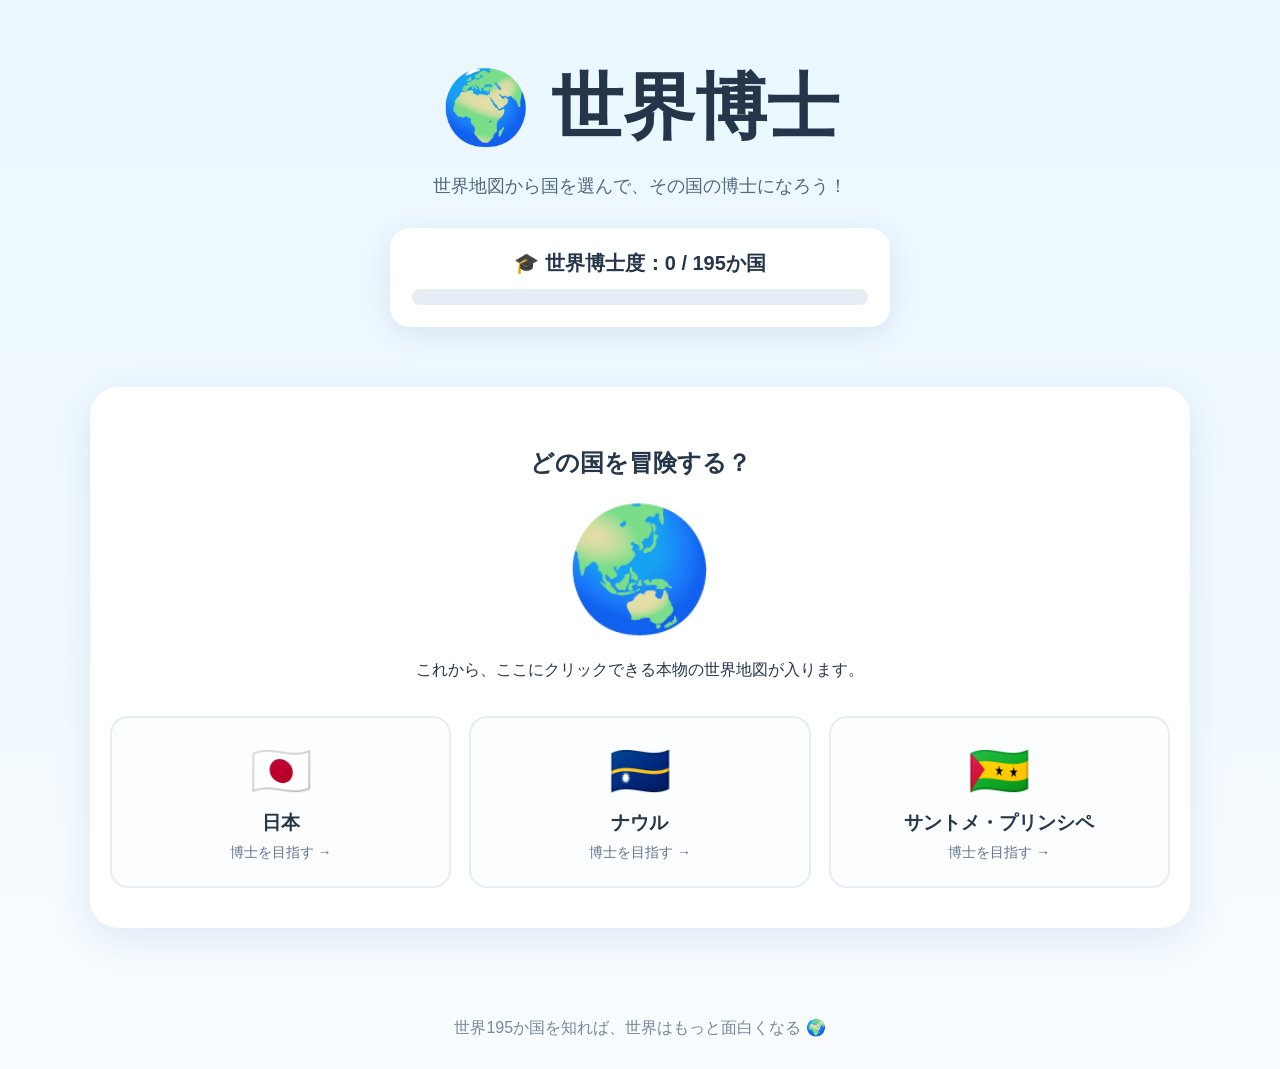
==== index.html @ f31eba35 "Add initial HTML structure for 世界博士" ====
<!DOCTYPE html>
<html lang="ja">
<head>
  <meta charset="UTF-8">
  <meta name="viewport" content="width=device-width, initial-scale=1.0">

  <title>世界博士 | 世界195か国を冒険しよう</title>

  <style>
    * {
      box-sizing: border-box;
    }

    body {
      margin: 0;
      font-family: "Hiragino Sans", "Yu Gothic", sans-serif;
      background: linear-gradient(180deg, #eaf7ff 0%, #f8fcff 100%);
      color: #25364a;
      min-height: 100vh;
    }

    header {
      text-align: center;
      padding: 60px 20px 30px;
    }

    h1 {
      margin: 0 0 12px;
      font-size: clamp(40px, 7vw, 72px);
    }

    .subtitle {
      font-size: 18px;
      color: #52677d;
    }

    .progress-card {
      width: min(500px, 90%);
      margin: 30px auto;
      padding: 22px;
      background: white;
      border-radius: 20px;
      box-shadow: 0 8px 30px rgba(43, 100, 150, 0.12);
    }

    .progress-text {
      font-size: 20px;
      font-weight: bold;
      margin-bottom: 12px;
    }

    .progress-bar {
      width: 100%;
      height: 16px;
      background: #e5edf5;
      border-radius: 999px;
      overflow: hidden;
    }

    .progress-fill {
      width: 0%;
      height: 100%;
      background: linear-gradient(90deg, #38bdf8, #2563eb);
    }

    main {
      width: min(1100px, 92%);
      margin: 0 auto;
      padding-bottom: 60px;
    }

    .map-area {
      background: white;
      min-height: 400px;
      border-radius: 28px;
      padding: 40px 20px;
      text-align: center;
      box-shadow: 0 10px 40px rgba(43, 100, 150, 0.12);
    }

    .earth {
      font-size: 120px;
      margin: 20px 0;
    }

    .countries {
      display: grid;
      grid-template-columns: repeat(auto-fit, minmax(230px, 1fr));
      gap: 18px;
      margin-top: 35px;
    }

    .country-card {
      padding: 24px;
      border: 2px solid #e5edf5;
      border-radius: 18px;
      background: #fbfdff;
      cursor: pointer;
      transition: 0.2s;
    }

    .country-card:hover {
      transform: translateY(-5px);
      border-color: #38bdf8;
      box-shadow: 0 10px 25px rgba(43, 100, 150, 0.12);
    }

    .flag {
      font-size: 50px;
    }

    .country-name {
      margin-top: 10px;
      font-size: 19px;
      font-weight: bold;
    }

    .status {
      margin-top: 8px;
      color: #64748b;
      font-size: 14px;
    }

    footer {
      text-align: center;
      padding: 30px;
      color: #789;
    }
  </style>
</head>

<body>

  <header>
    <h1>🌍 世界博士</h1>
    <p class="subtitle">
      世界地図から国を選んで、その国の博士になろう！
    </p>

    <div class="progress-card">
      <div class="progress-text">
        🎓 世界博士度：0 / 195か国
      </div>

      <div class="progress-bar">
        <div class="progress-fill"></div>
      </div>
    </div>
  </header>

  <main>
    <section class="map-area">

      <h2>どの国を冒険する？</h2>

      <div class="earth">🌏</div>

      <p>
        これから、ここにクリックできる本物の世界地図が入ります。
      </p>

      <div class="countries">

        <div class="country-card" onclick="selectCountry('日本')">
          <div class="flag">🇯🇵</div>
          <div class="country-name">日本</div>
          <div class="status">博士を目指す →</div>
        </div>

        <div class="country-card" onclick="selectCountry('ナウル')">
          <div class="flag">🇳🇷</div>
          <div class="country-name">ナウル</div>
          <div class="status">博士を目指す →</div>
        </div>

        <div class="country-card" onclick="selectCountry('サントメ・プリンシペ')">
          <div class="flag">🇸🇹</div>
          <div class="country-name">サントメ・プリンシペ</div>
          <div class="status">博士を目指す →</div>
        </div>

      </div>
    </section>
  </main>

  <footer>
    世界195か国を知れば、世界はもっと面白くなる 🌍
  </footer>

  <script>
    function selectCountry(country) {
      alert(country + "博士への冒険が始まります！ 🎓");
    }
  </script>

</body>
</html>
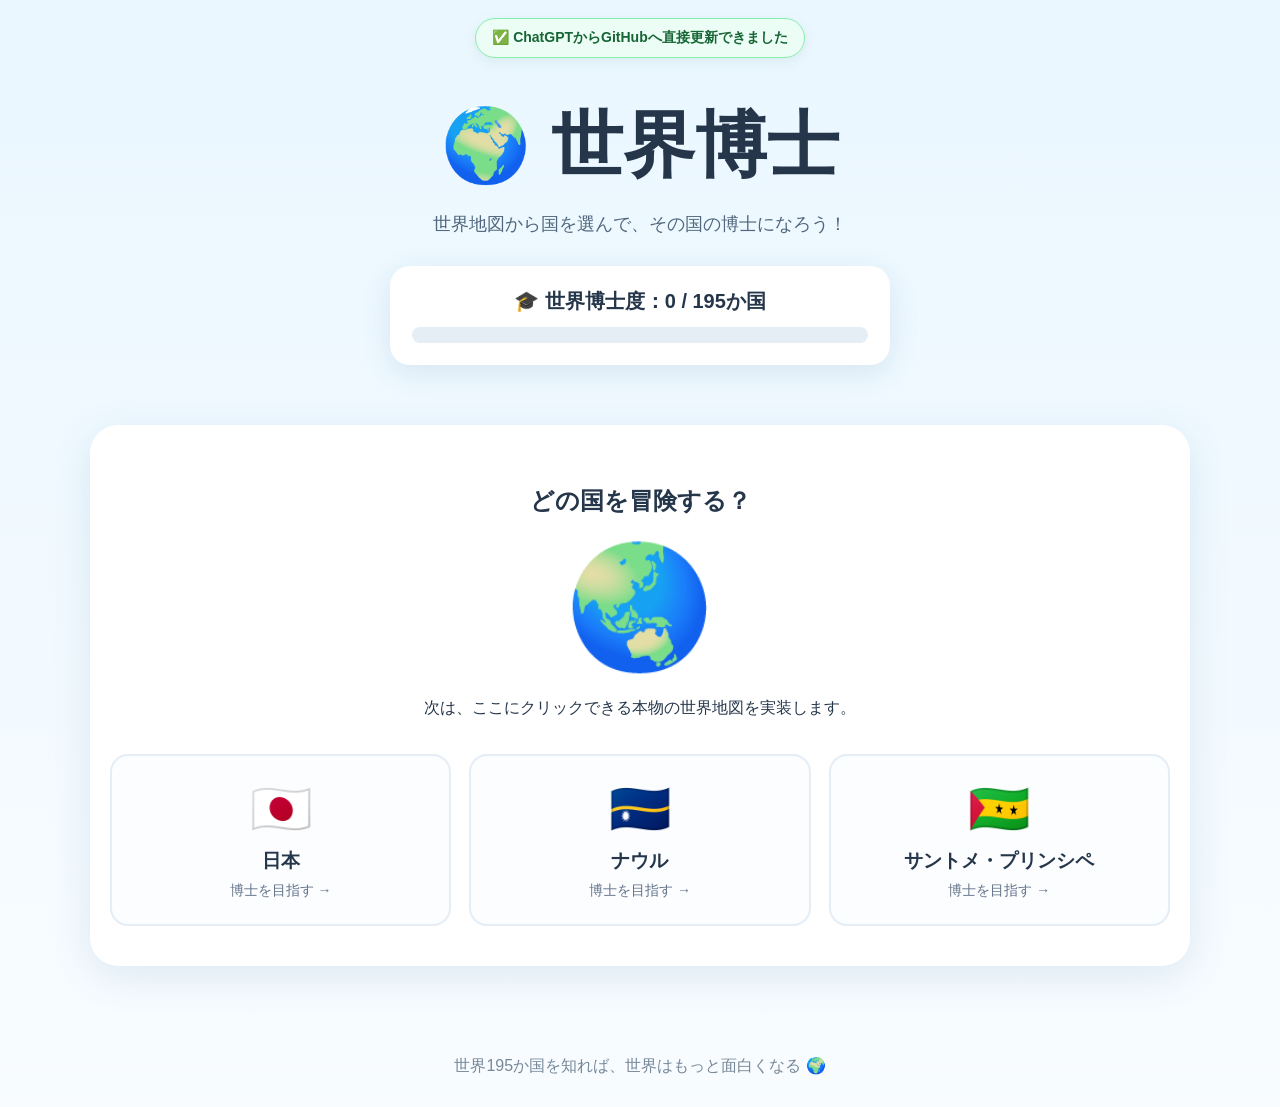
==== commit e6ae6551: "Verify direct GitHub integration from ChatGPT" ====
--- a/index.html
+++ b/index.html
@@ -19,9 +19,22 @@
       min-height: 100vh;
     }
 
+    .connection-badge {
+      width: fit-content;
+      margin: 18px auto 0;
+      padding: 10px 16px;
+      background: #ecfdf5;
+      border: 1px solid #86efac;
+      border-radius: 999px;
+      color: #166534;
+      font-size: 14px;
+      font-weight: bold;
+      box-shadow: 0 4px 14px rgba(22, 101, 52, 0.08);
+    }
+
     header {
       text-align: center;
-      padding: 60px 20px 30px;
+      padding: 40px 20px 30px;
     }
 
     h1 {
@@ -130,6 +143,7 @@
 </head>
 
 <body>
+  <div class="connection-badge">✅ ChatGPTからGitHubへ直接更新できました</div>
 
   <header>
     <h1>🌍 世界博士</h1>
@@ -156,7 +170,7 @@
       <div class="earth">🌏</div>
 
       <p>
-        これから、ここにクリックできる本物の世界地図が入ります。
+        次は、ここにクリックできる本物の世界地図を実装します。
       </p>
 
       <div class="countries">
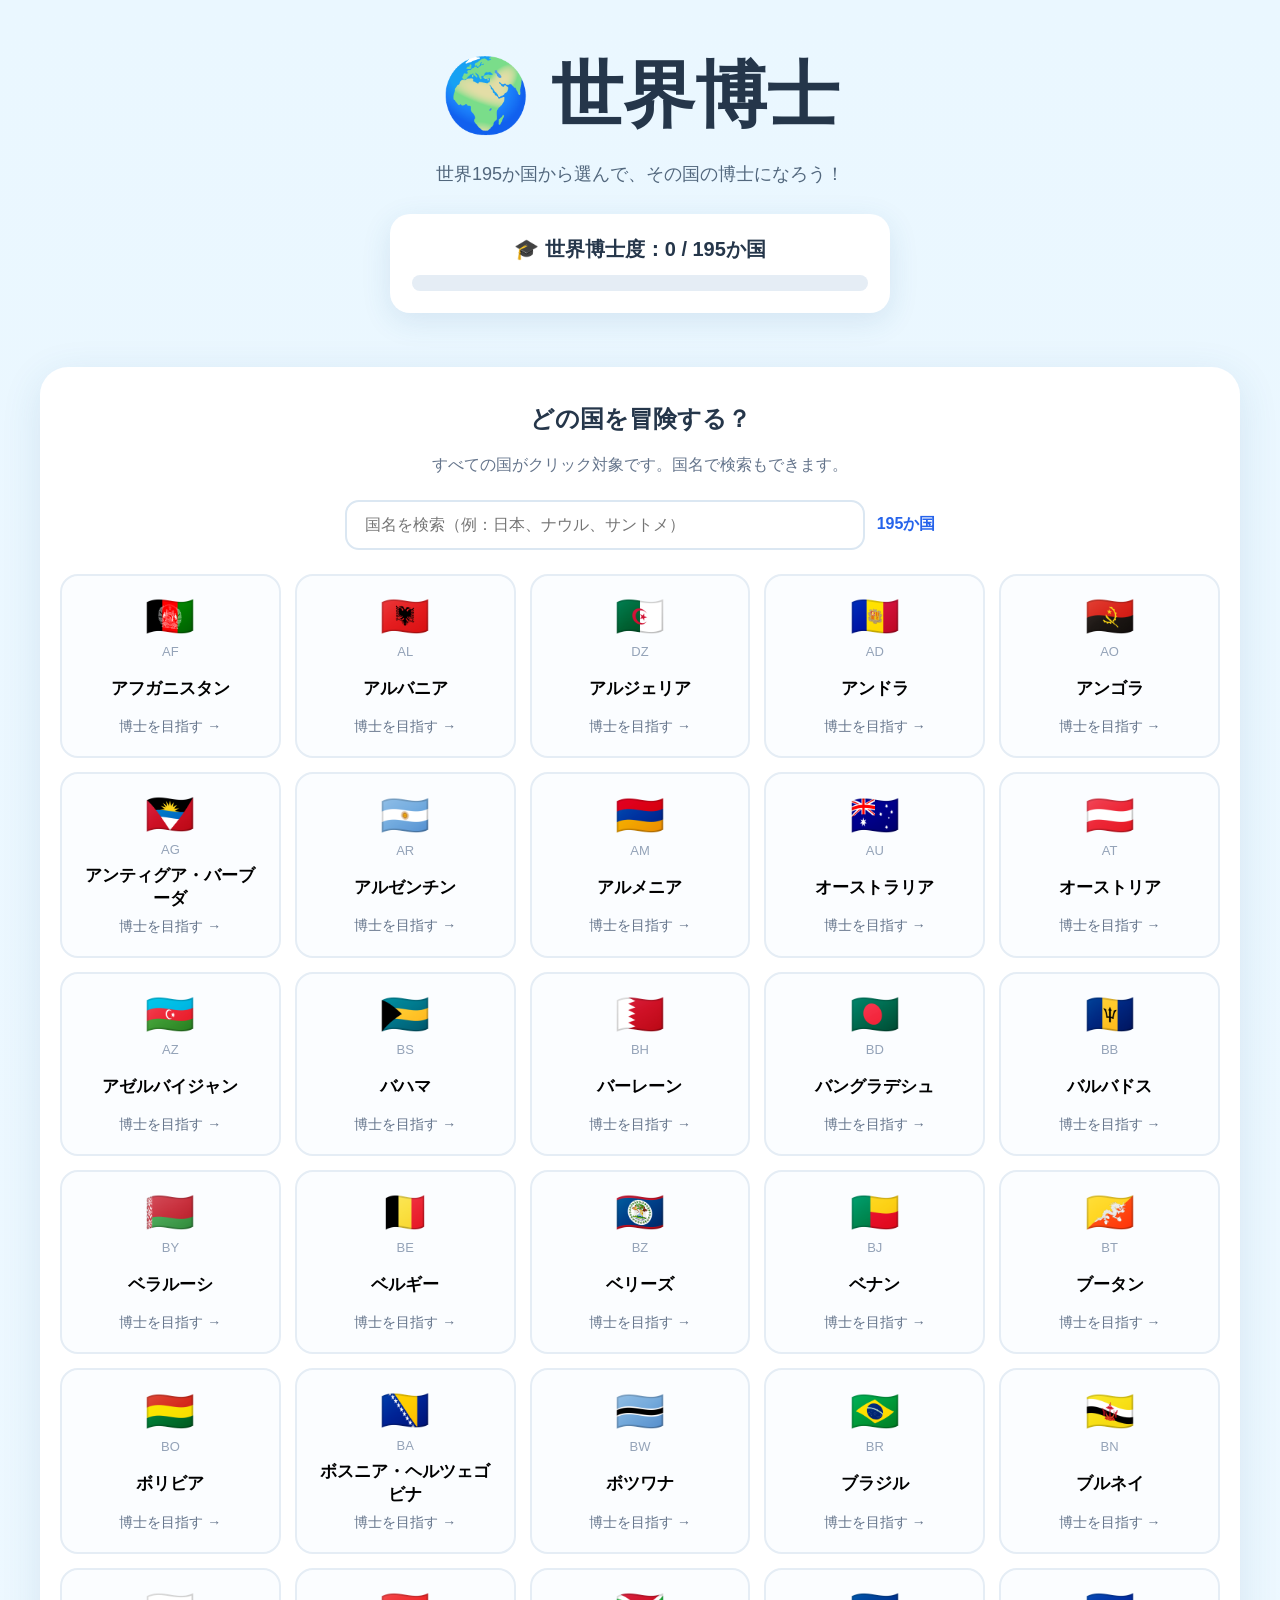
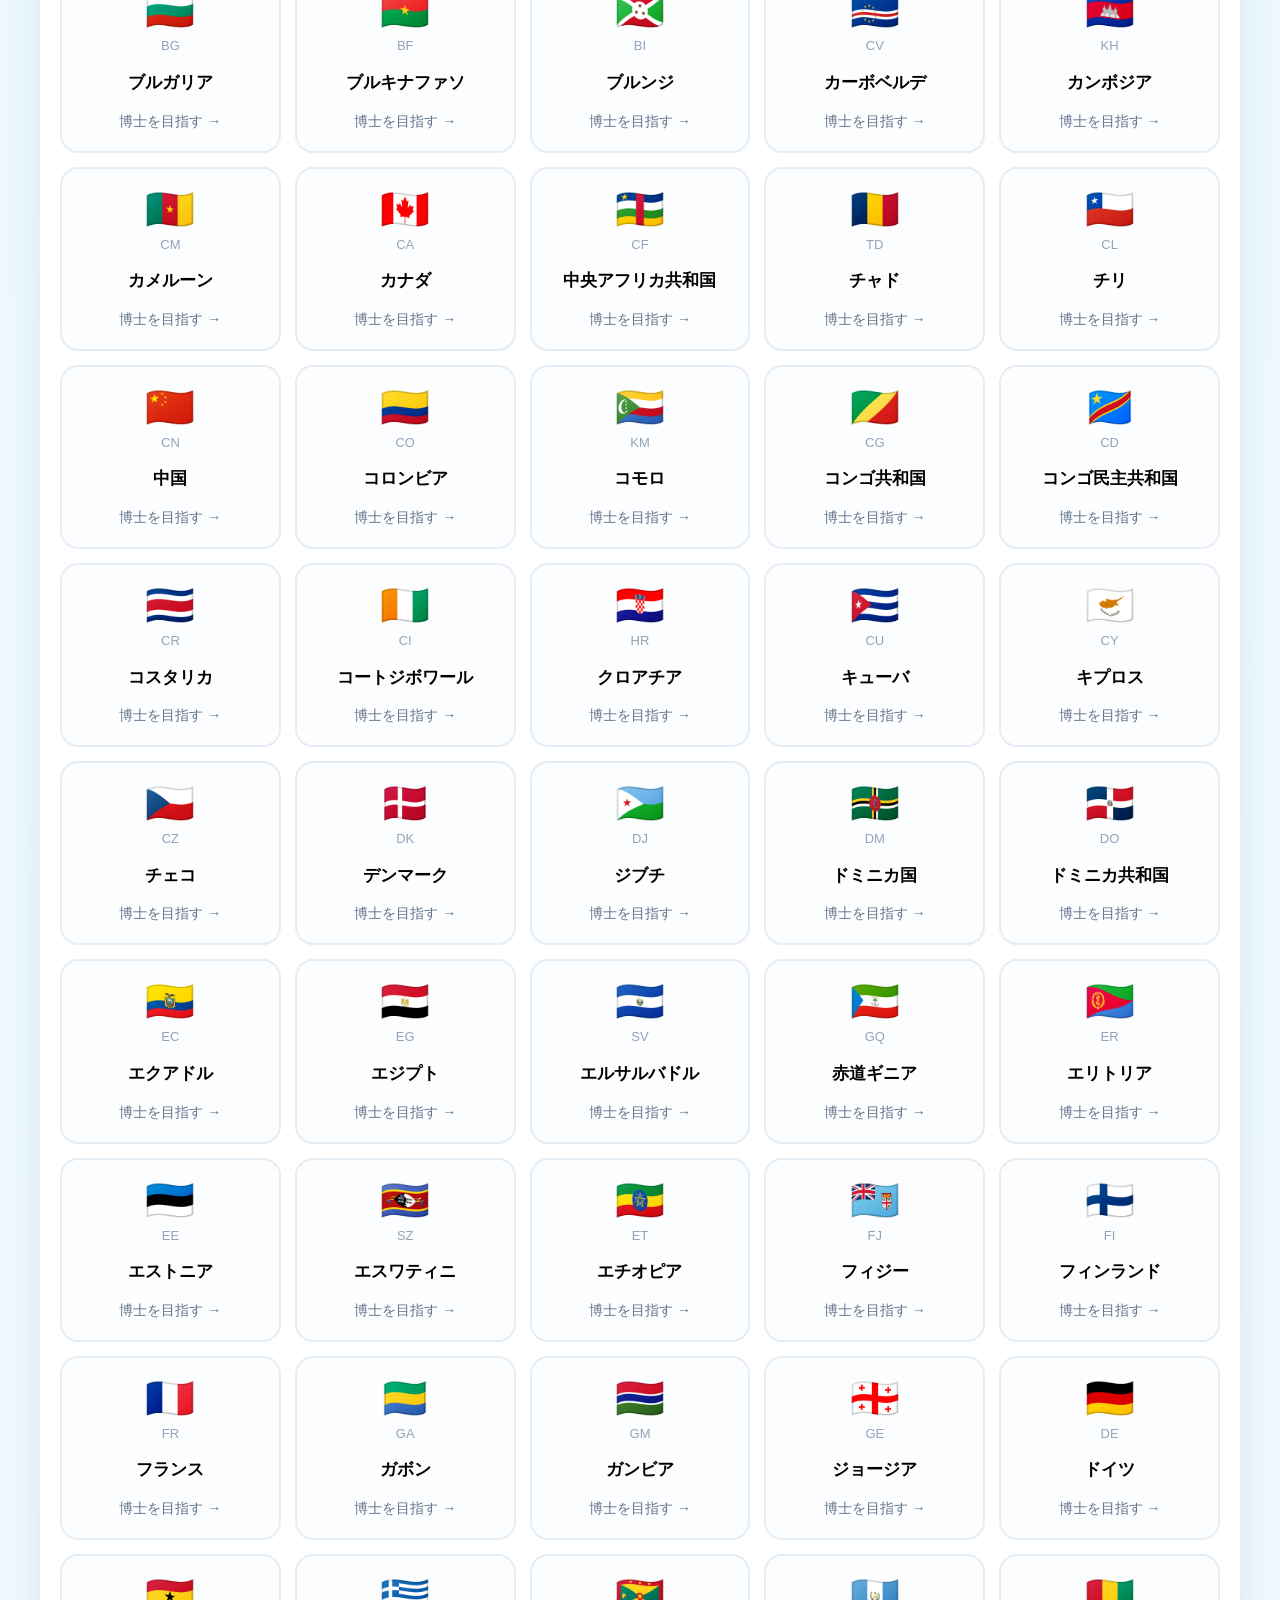
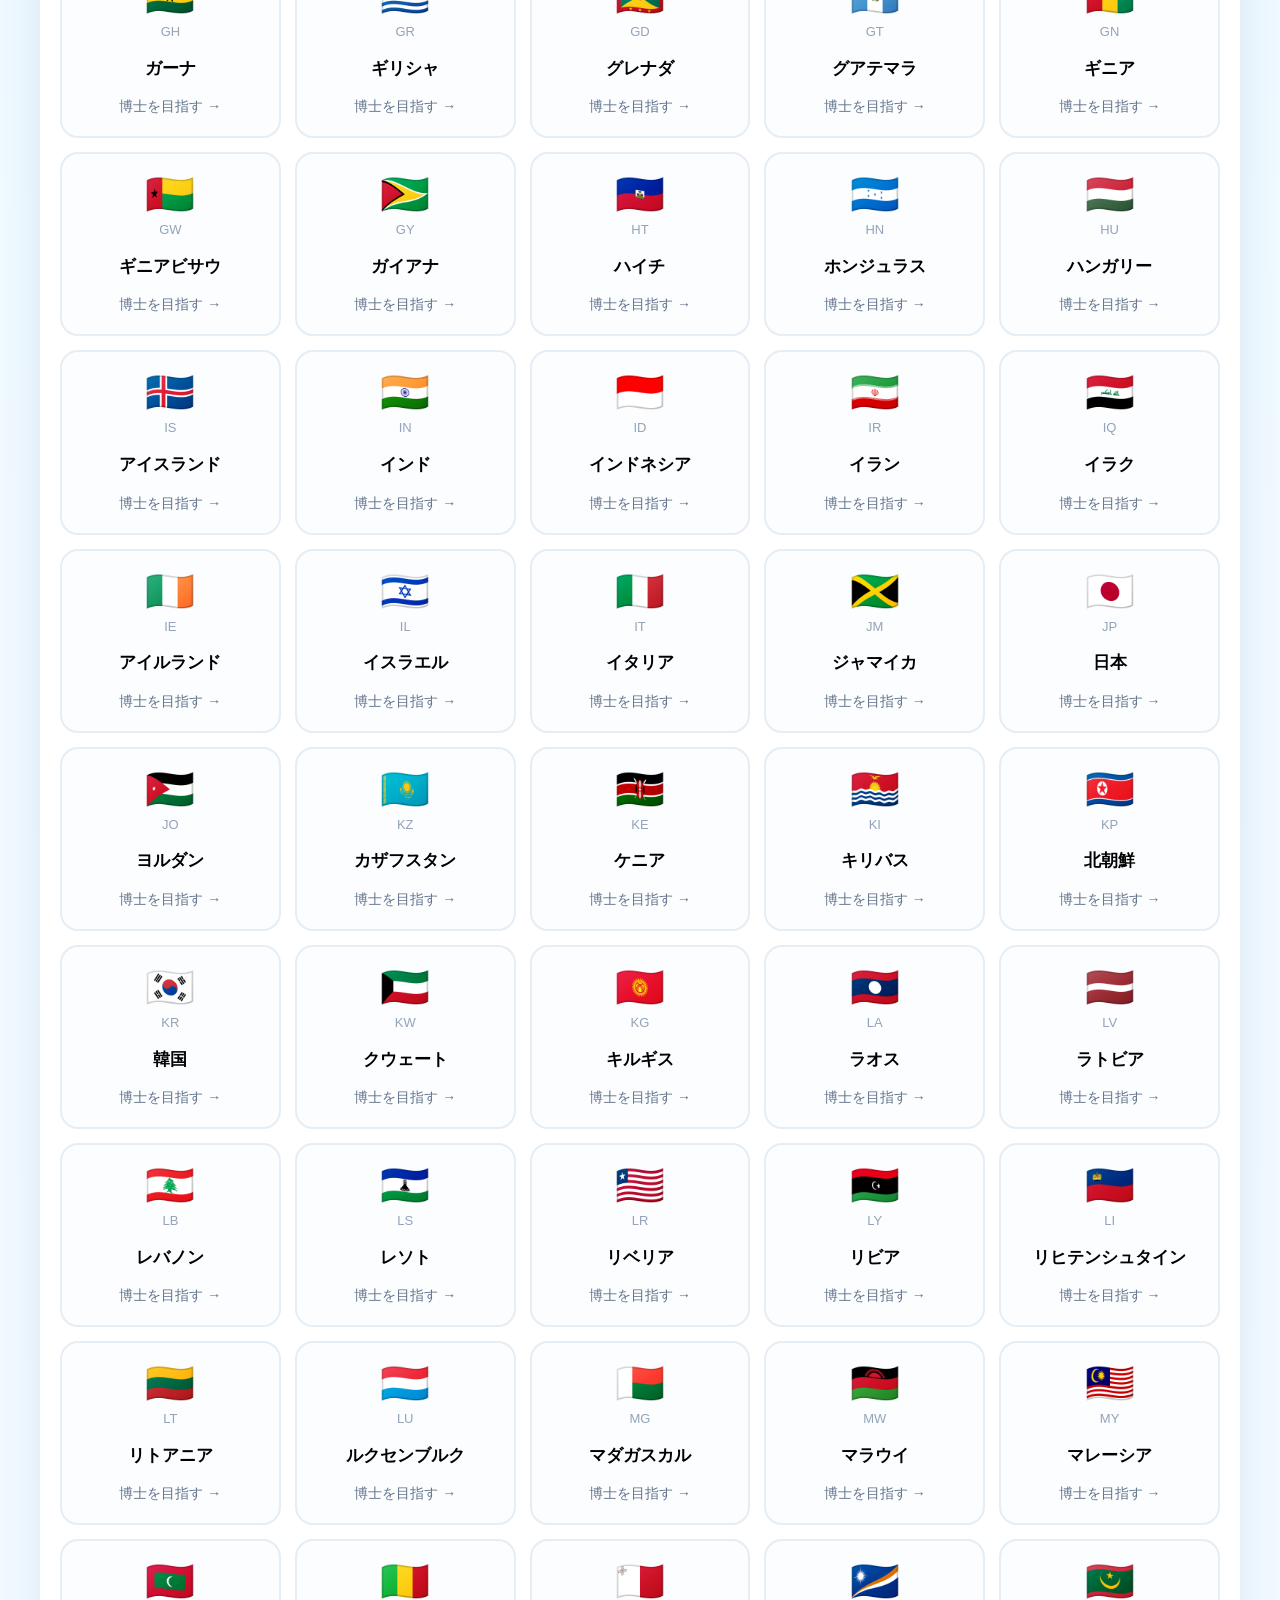
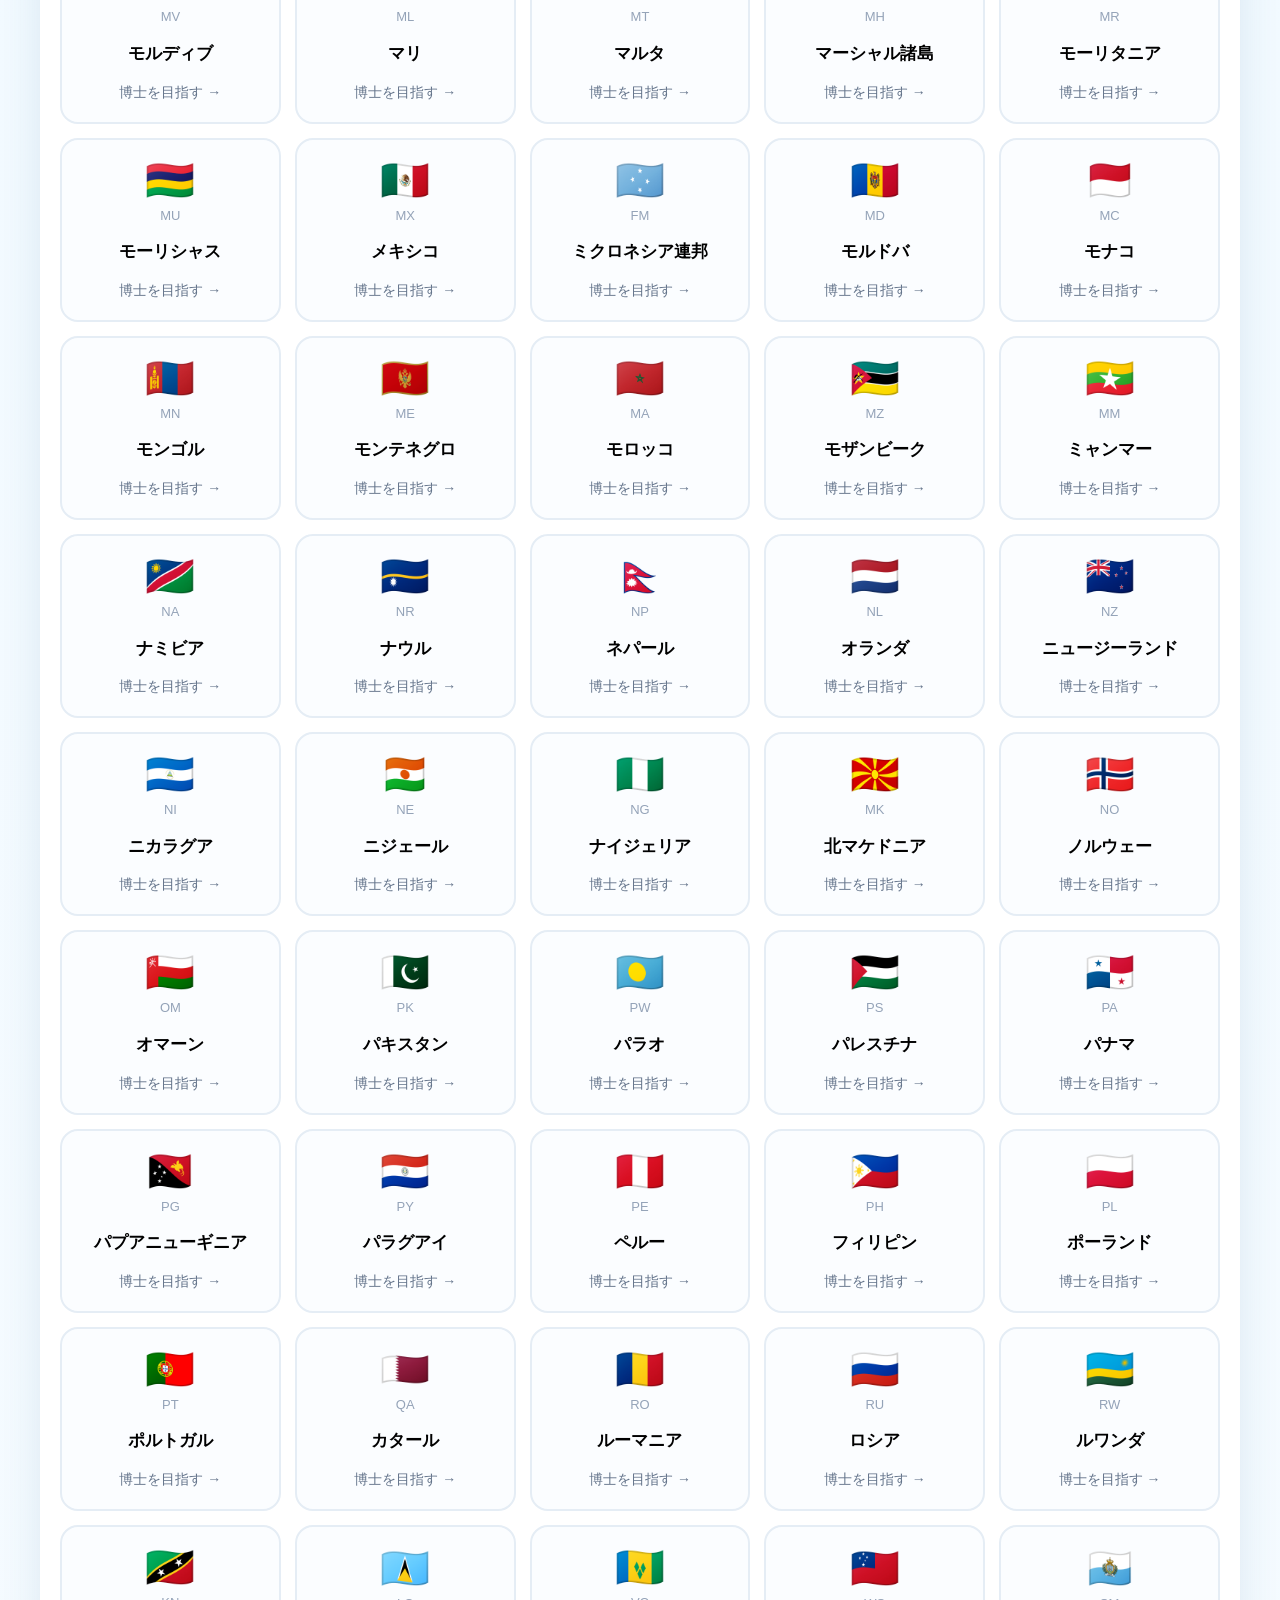
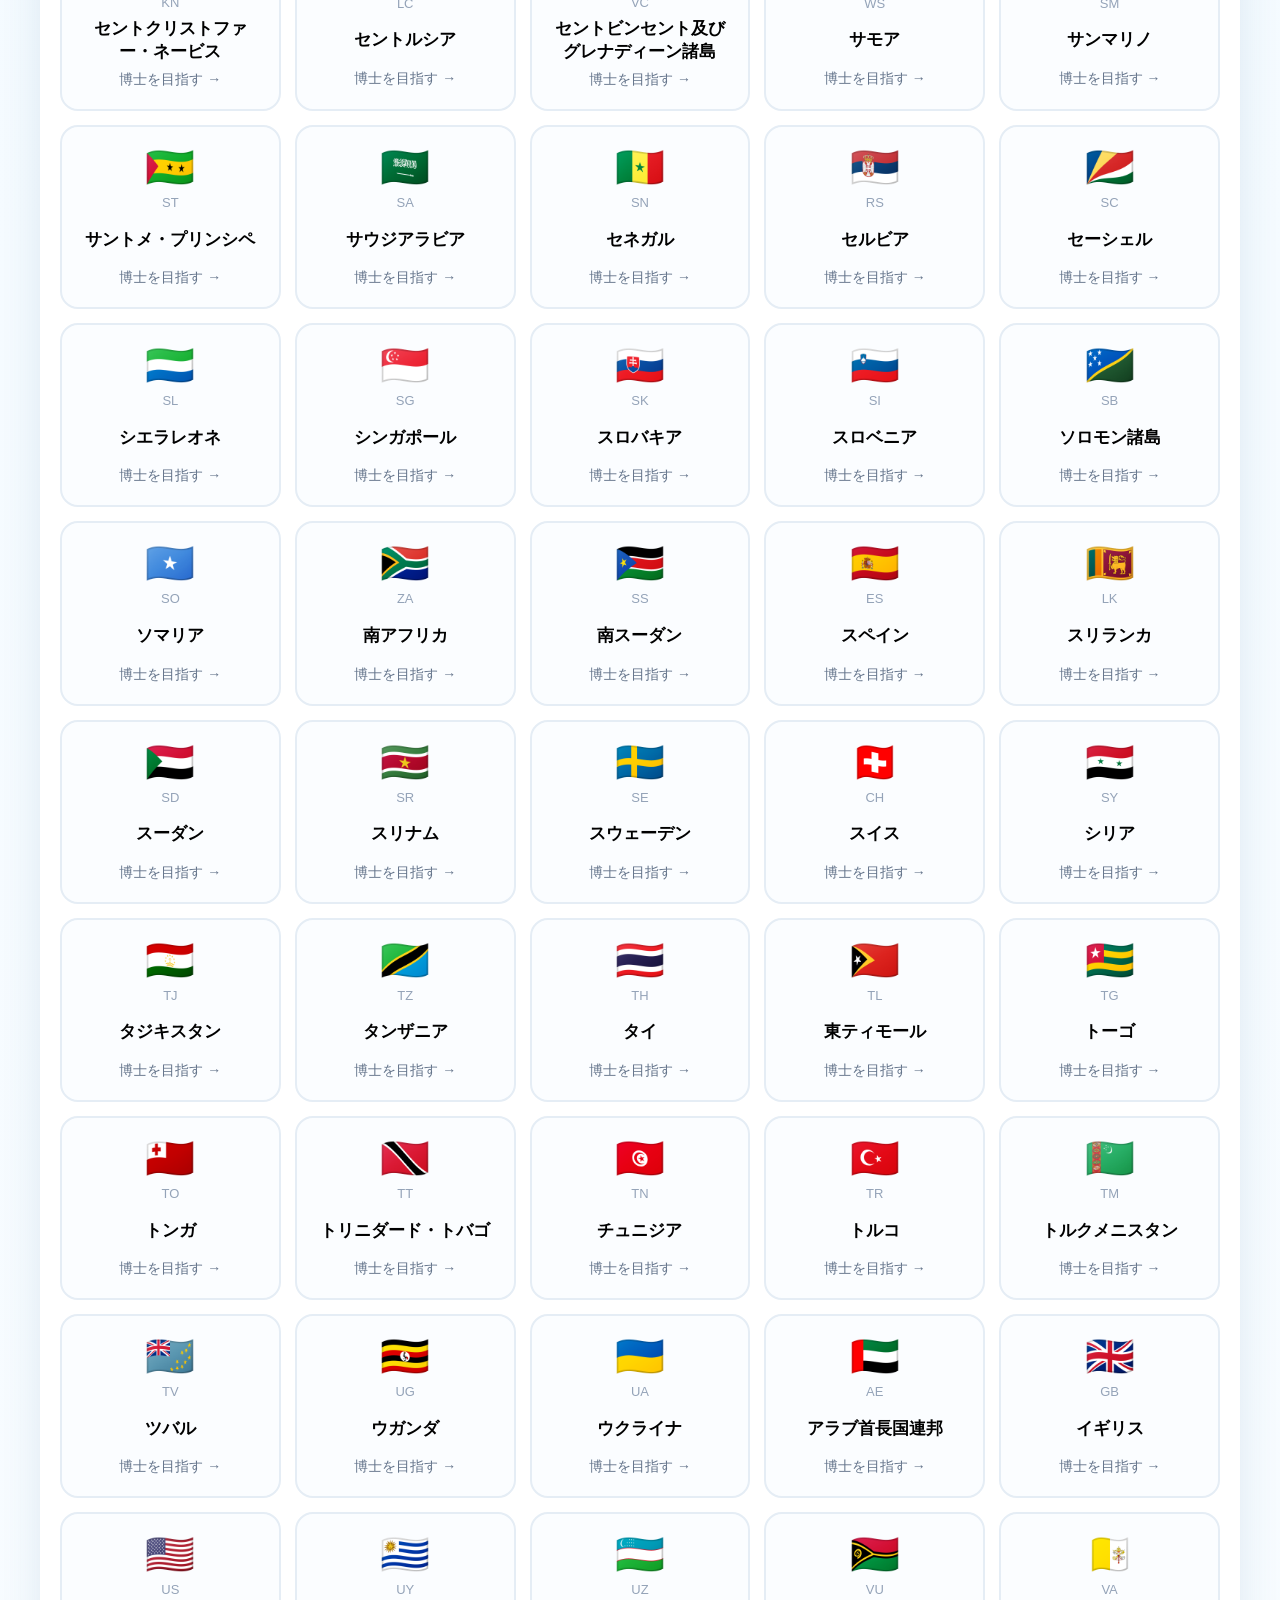
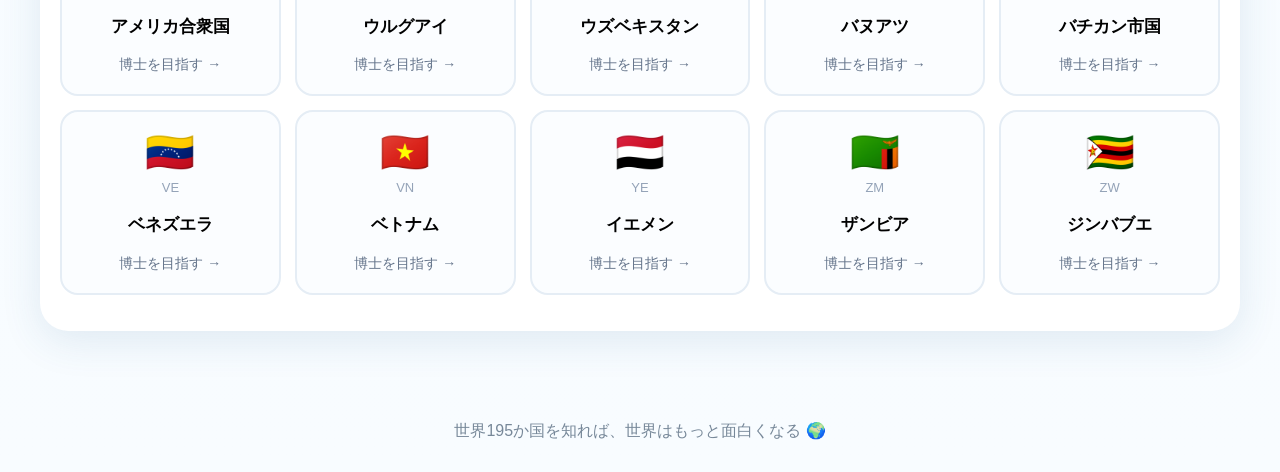
==== commit bc3411a3: "Render all 195 countries as clickable doctor courses" ====
--- a/index.html
+++ b/index.html
@@ -3,209 +3,58 @@
 <head>
   <meta charset="UTF-8">
   <meta name="viewport" content="width=device-width, initial-scale=1.0">
-
   <title>世界博士 | 世界195か国を冒険しよう</title>
-
   <style>
-    * {
-      box-sizing: border-box;
-    }
-
-    body {
-      margin: 0;
-      font-family: "Hiragino Sans", "Yu Gothic", sans-serif;
-      background: linear-gradient(180deg, #eaf7ff 0%, #f8fcff 100%);
-      color: #25364a;
-      min-height: 100vh;
-    }
-
-    .connection-badge {
-      width: fit-content;
-      margin: 18px auto 0;
-      padding: 10px 16px;
-      background: #ecfdf5;
-      border: 1px solid #86efac;
-      border-radius: 999px;
-      color: #166534;
-      font-size: 14px;
-      font-weight: bold;
-      box-shadow: 0 4px 14px rgba(22, 101, 52, 0.08);
-    }
-
-    header {
-      text-align: center;
-      padding: 40px 20px 30px;
-    }
-
-    h1 {
-      margin: 0 0 12px;
-      font-size: clamp(40px, 7vw, 72px);
-    }
-
-    .subtitle {
-      font-size: 18px;
-      color: #52677d;
-    }
-
-    .progress-card {
-      width: min(500px, 90%);
-      margin: 30px auto;
-      padding: 22px;
-      background: white;
-      border-radius: 20px;
-      box-shadow: 0 8px 30px rgba(43, 100, 150, 0.12);
-    }
-
-    .progress-text {
-      font-size: 20px;
-      font-weight: bold;
-      margin-bottom: 12px;
-    }
-
-    .progress-bar {
-      width: 100%;
-      height: 16px;
-      background: #e5edf5;
-      border-radius: 999px;
-      overflow: hidden;
-    }
-
-    .progress-fill {
-      width: 0%;
-      height: 100%;
-      background: linear-gradient(90deg, #38bdf8, #2563eb);
-    }
-
-    main {
-      width: min(1100px, 92%);
-      margin: 0 auto;
-      padding-bottom: 60px;
-    }
-
-    .map-area {
-      background: white;
-      min-height: 400px;
-      border-radius: 28px;
-      padding: 40px 20px;
-      text-align: center;
-      box-shadow: 0 10px 40px rgba(43, 100, 150, 0.12);
-    }
-
-    .earth {
-      font-size: 120px;
-      margin: 20px 0;
-    }
-
-    .countries {
-      display: grid;
-      grid-template-columns: repeat(auto-fit, minmax(230px, 1fr));
-      gap: 18px;
-      margin-top: 35px;
-    }
-
-    .country-card {
-      padding: 24px;
-      border: 2px solid #e5edf5;
-      border-radius: 18px;
-      background: #fbfdff;
-      cursor: pointer;
-      transition: 0.2s;
-    }
-
-    .country-card:hover {
-      transform: translateY(-5px);
-      border-color: #38bdf8;
-      box-shadow: 0 10px 25px rgba(43, 100, 150, 0.12);
-    }
-
-    .flag {
-      font-size: 50px;
-    }
-
-    .country-name {
-      margin-top: 10px;
-      font-size: 19px;
-      font-weight: bold;
-    }
-
-    .status {
-      margin-top: 8px;
-      color: #64748b;
-      font-size: 14px;
-    }
-
-    footer {
-      text-align: center;
-      padding: 30px;
-      color: #789;
-    }
+    *{box-sizing:border-box}body{margin:0;font-family:"Hiragino Sans","Yu Gothic",sans-serif;background:linear-gradient(180deg,#eaf7ff,#f8fcff);color:#25364a;min-height:100vh}header{text-align:center;padding:48px 20px 26px}h1{margin:0 0 12px;font-size:clamp(40px,7vw,72px)}.subtitle{font-size:18px;color:#52677d}.progress-card{width:min(500px,90%);margin:28px auto;padding:22px;background:#fff;border-radius:20px;box-shadow:0 8px 30px rgba(43,100,150,.12)}.progress-text{font-size:20px;font-weight:bold;margin-bottom:12px}.progress-bar{height:16px;background:#e5edf5;border-radius:999px;overflow:hidden}.progress-fill{width:0;height:100%;background:linear-gradient(90deg,#38bdf8,#2563eb)}main{width:min(1200px,94%);margin:auto;padding-bottom:60px}.map-area{background:#fff;border-radius:28px;padding:36px 20px;box-shadow:0 10px 40px rgba(43,100,150,.12)}.map-area h2{text-align:center;margin-top:0}.lead{text-align:center;color:#64748b}.toolbar{display:flex;gap:12px;align-items:center;justify-content:center;flex-wrap:wrap;margin:24px auto}.search{width:min(520px,100%);padding:14px 18px;border:2px solid #dbe7f2;border-radius:14px;font-size:16px;outline:none}.search:focus{border-color:#38bdf8}.count{font-weight:bold;color:#2563eb}.countries{display:grid;grid-template-columns:repeat(auto-fit,minmax(190px,1fr));gap:14px}.country-card{padding:20px 16px;border:2px solid #e5edf5;border-radius:18px;background:#fbfdff;cursor:pointer;transition:.2s;text-align:center}.country-card:hover,.country-card:focus{transform:translateY(-4px);border-color:#38bdf8;box-shadow:0 10px 25px rgba(43,100,150,.12);outline:none}.flag{font-size:40px;line-height:1}.code{font-size:13px;color:#94a3b8;margin-top:8px}.country-name{margin-top:7px;font-size:17px;font-weight:bold;min-height:2.6em;display:grid;place-items:center}.status{margin-top:8px;color:#64748b;font-size:14px}.empty{text-align:center;color:#64748b;padding:40px;grid-column:1/-1}.modal{position:fixed;inset:0;background:rgba(15,23,42,.55);display:none;align-items:center;justify-content:center;padding:20px}.modal.open{display:flex}.modal-card{width:min(430px,100%);background:#fff;border-radius:24px;padding:30px;text-align:center;box-shadow:0 20px 60px rgba(0,0,0,.25)}.modal-flag{font-size:64px}.modal h3{font-size:26px;margin:12px 0}.modal p{color:#64748b;line-height:1.8}.close{border:0;border-radius:12px;background:#2563eb;color:#fff;padding:12px 22px;font-size:16px;cursor:pointer}footer{text-align:center;padding:30px;color:#789}@media(max-width:560px){header{padding-top:34px}.map-area{padding:28px 14px}.countries{grid-template-columns:repeat(2,minmax(0,1fr))}.country-card{padding:16px 10px}.country-name{font-size:15px}}
   </style>
 </head>
-
 <body>
-  <div class="connection-badge">✅ ChatGPTからGitHubへ直接更新できました</div>
-
   <header>
     <h1>🌍 世界博士</h1>
-    <p class="subtitle">
-      世界地図から国を選んで、その国の博士になろう！
-    </p>
-
+    <p class="subtitle">世界195か国から選んで、その国の博士になろう！</p>
     <div class="progress-card">
-      <div class="progress-text">
-        🎓 世界博士度：0 / 195か国
-      </div>
-
-      <div class="progress-bar">
-        <div class="progress-fill"></div>
-      </div>
+      <div class="progress-text">🎓 世界博士度：0 / 195か国</div>
+      <div class="progress-bar"><div class="progress-fill"></div></div>
     </div>
   </header>
-
   <main>
     <section class="map-area">
-
       <h2>どの国を冒険する？</h2>
-
-      <div class="earth">🌏</div>
-
-      <p>
-        次は、ここにクリックできる本物の世界地図を実装します。
-      </p>
-
-      <div class="countries">
-
-        <div class="country-card" onclick="selectCountry('日本')">
-          <div class="flag">🇯🇵</div>
-          <div class="country-name">日本</div>
-          <div class="status">博士を目指す →</div>
-        </div>
-
-        <div class="country-card" onclick="selectCountry('ナウル')">
-          <div class="flag">🇳🇷</div>
-          <div class="country-name">ナウル</div>
-          <div class="status">博士を目指す →</div>
-        </div>
-
-        <div class="country-card" onclick="selectCountry('サントメ・プリンシペ')">
-          <div class="flag">🇸🇹</div>
-          <div class="country-name">サントメ・プリンシペ</div>
-          <div class="status">博士を目指す →</div>
-        </div>
-
+      <p class="lead">すべての国がクリック対象です。国名で検索もできます。</p>
+      <div class="toolbar">
+        <input id="search" class="search" type="search" placeholder="国名を検索（例：日本、ナウル、サントメ）" aria-label="国名を検索">
+        <span id="count" class="count">195か国</span>
       </div>
+      <div id="countries" class="countries"></div>
     </section>
   </main>
-
-  <footer>
-    世界195か国を知れば、世界はもっと面白くなる 🌍
-  </footer>
-
+  <footer>世界195か国を知れば、世界はもっと面白くなる 🌍</footer>
+  <div id="modal" class="modal" role="dialog" aria-modal="true" aria-labelledby="modal-title">
+    <div class="modal-card">
+      <div id="modal-flag" class="modal-flag"></div>
+      <h3 id="modal-title"></h3>
+      <p>博士コースへの入口です。次の実装で、地理・歴史・文化・暮らし・クイズを追加します。</p>
+      <button class="close" type="button" onclick="closeModal()">閉じる</button>
+    </div>
+  </div>
+  <script src="countries.js"></script>
   <script>
-    function selectCountry(country) {
-      alert(country + "博士への冒険が始まります！ 🎓");
+    const list=document.getElementById('countries');
+    const search=document.getElementById('search');
+    const count=document.getElementById('count');
+    const flagEmoji=code=>[...code].map(c=>String.fromCodePoint(127397+c.charCodeAt())).join('');
+    function render(query=''){
+      const q=query.trim().toLowerCase();
+      const filtered=COUNTRIES.filter(([code,name])=>name.toLowerCase().includes(q)||code.toLowerCase().includes(q));
+      count.textContent=`${filtered.length}か国`;
+      list.innerHTML=filtered.length?filtered.map(([code,name])=>`<button class="country-card" type="button" onclick="openCourse('${code}','${name.replaceAll("'","\\'")}')"><div class="flag">${flagEmoji(code)}</div><div class="code">${code}</div><div class="country-name">${name}</div><div class="status">博士を目指す →</div></button>`).join(''):'<div class="empty">該当する国が見つかりませんでした。</div>';
     }
+    function openCourse(code,name){document.getElementById('modal-flag').textContent=flagEmoji(code);document.getElementById('modal-title').textContent=`${name}博士コース`;document.getElementById('modal').classList.add('open')}
+    function closeModal(){document.getElementById('modal').classList.remove('open')}
+    search.addEventListener('input',e=>render(e.target.value));
+    document.getElementById('modal').addEventListener('click',e=>{if(e.target.id==='modal')closeModal()});
+    document.addEventListener('keydown',e=>{if(e.key==='Escape')closeModal()});
+    render();
   </script>
-
 </body>
-</html>
+</html>
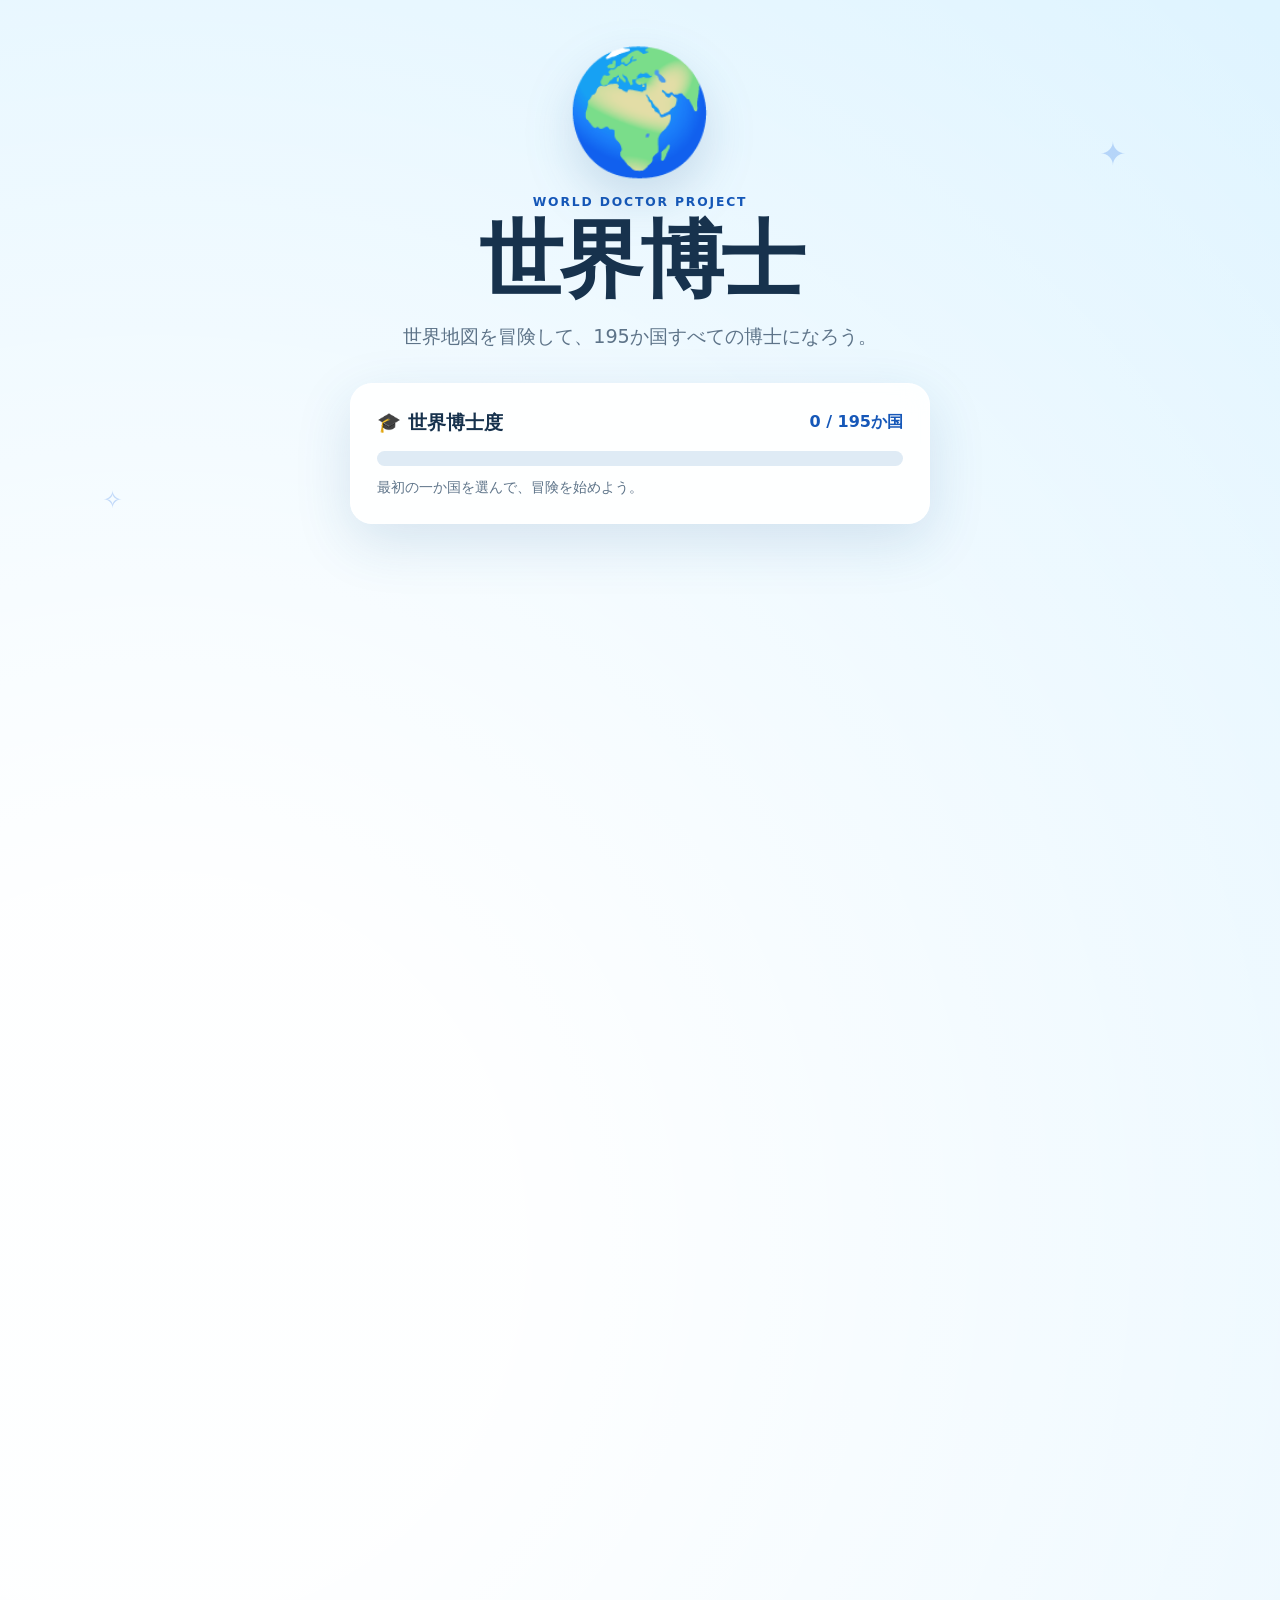
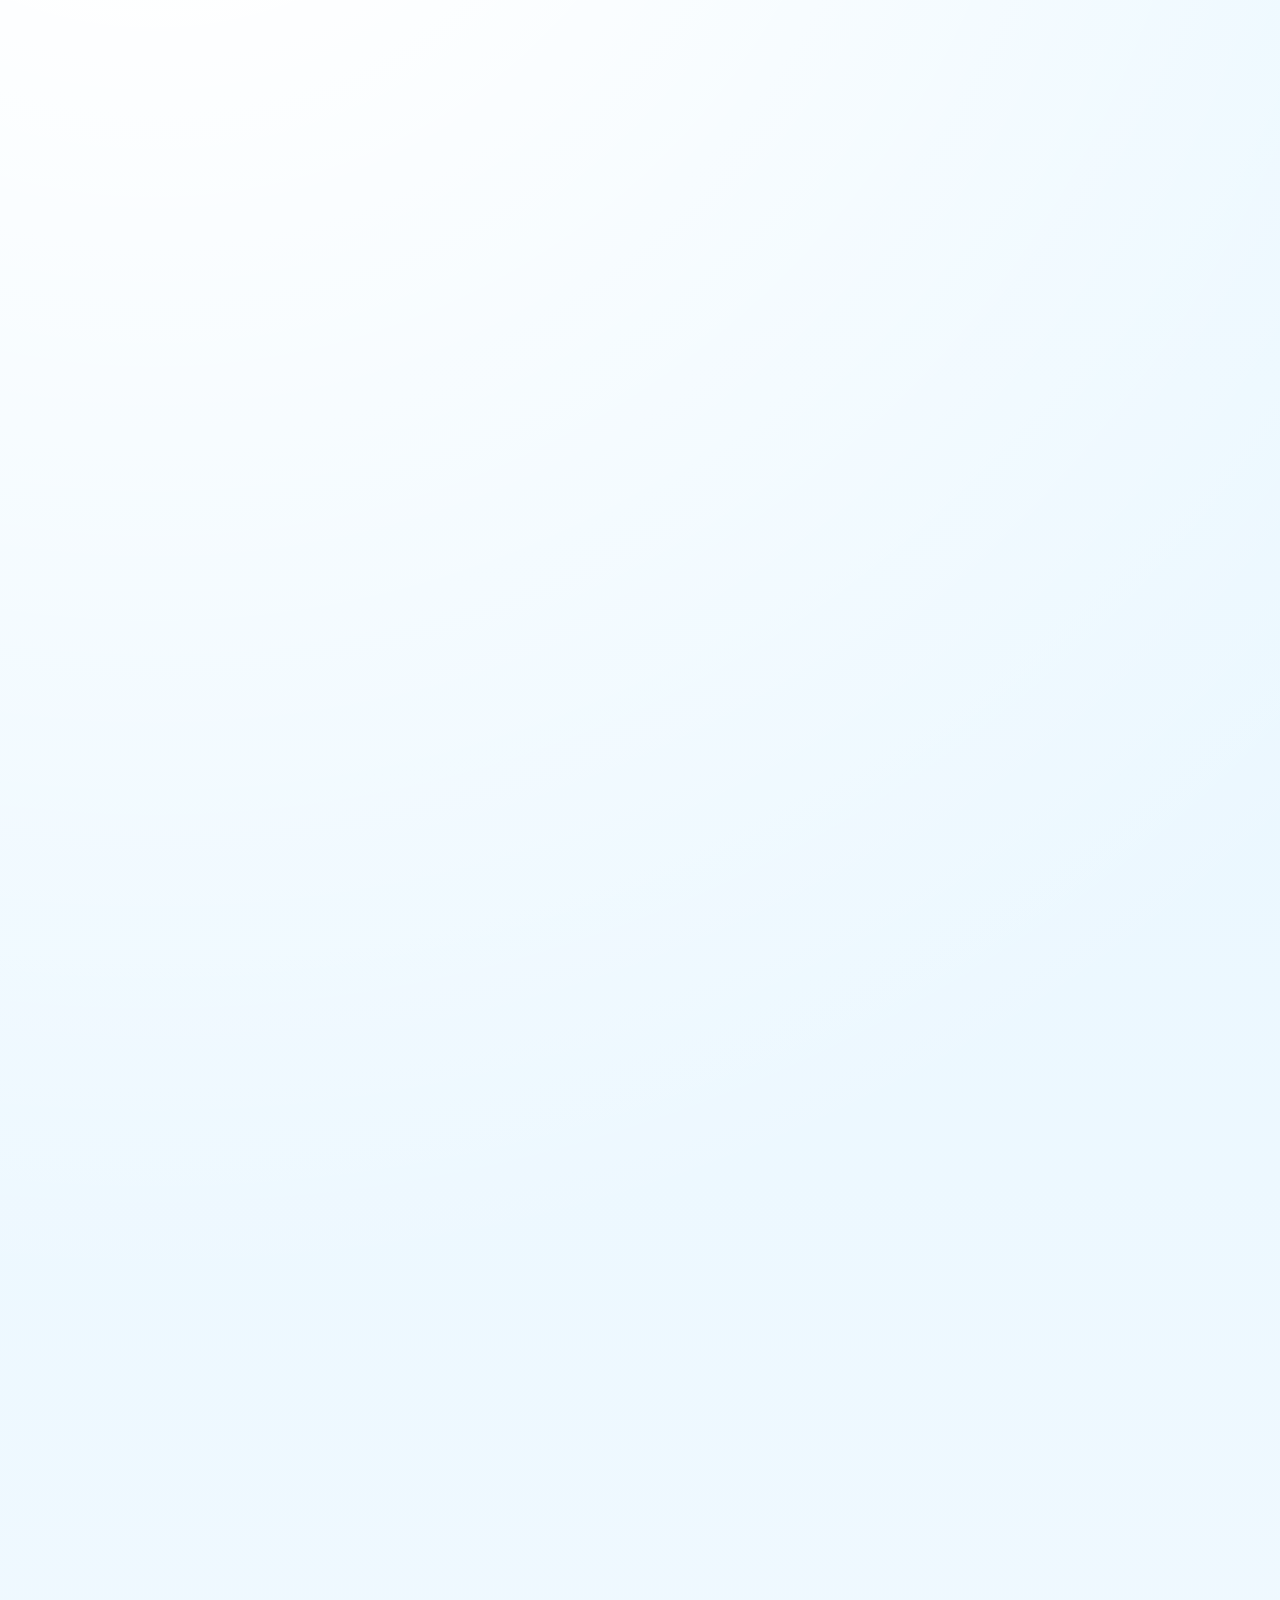
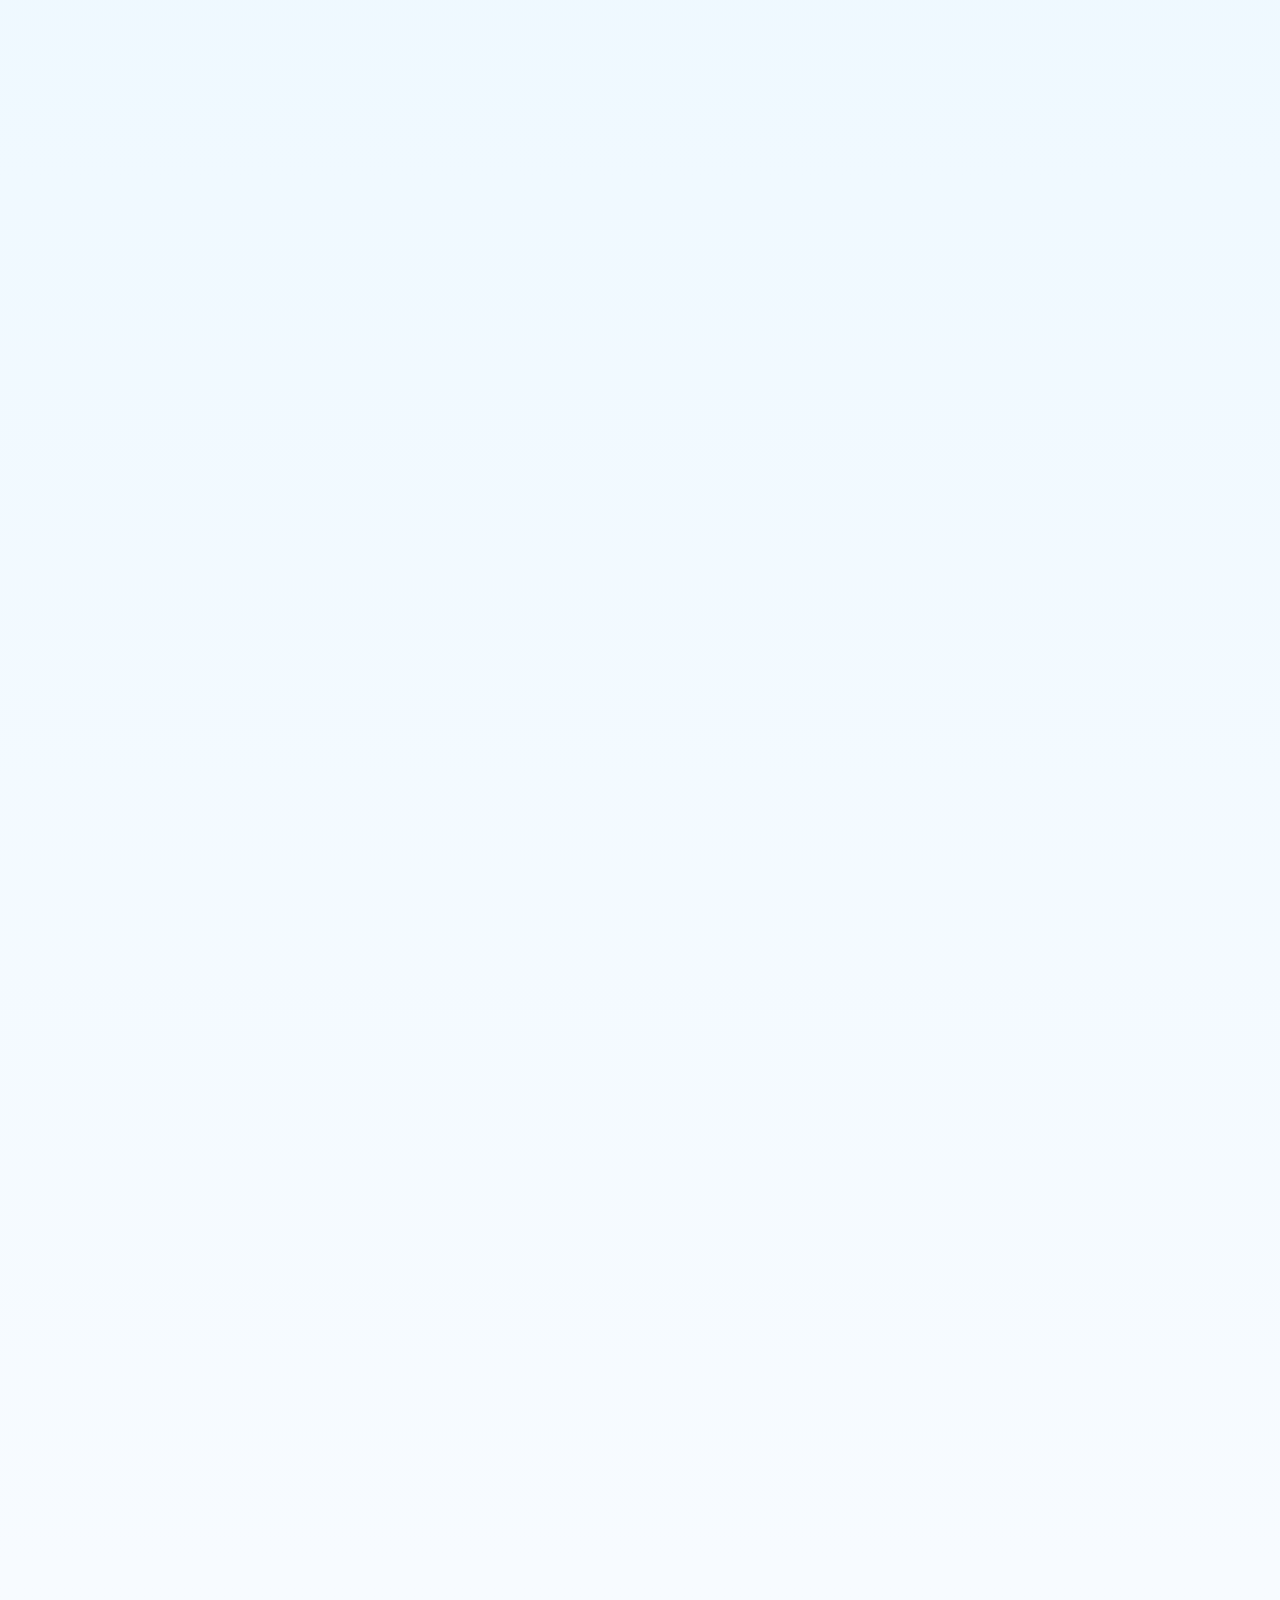
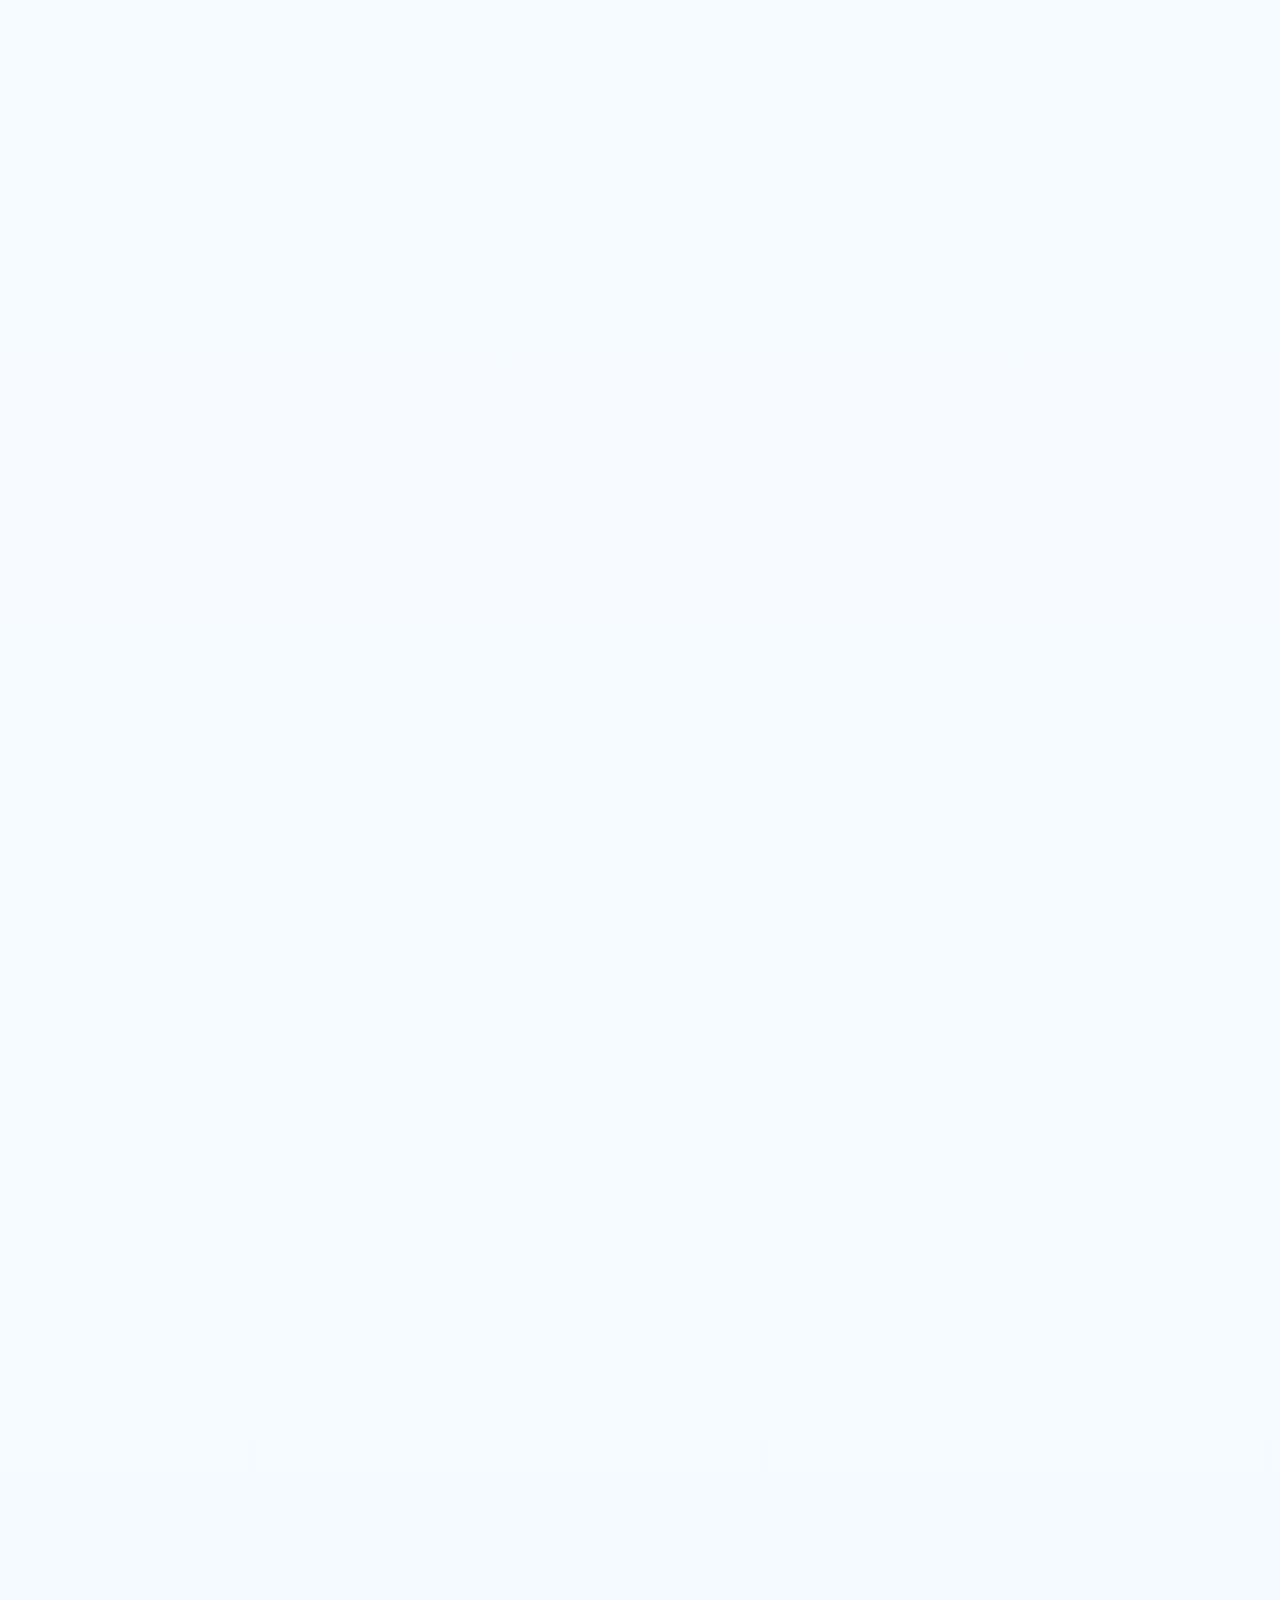
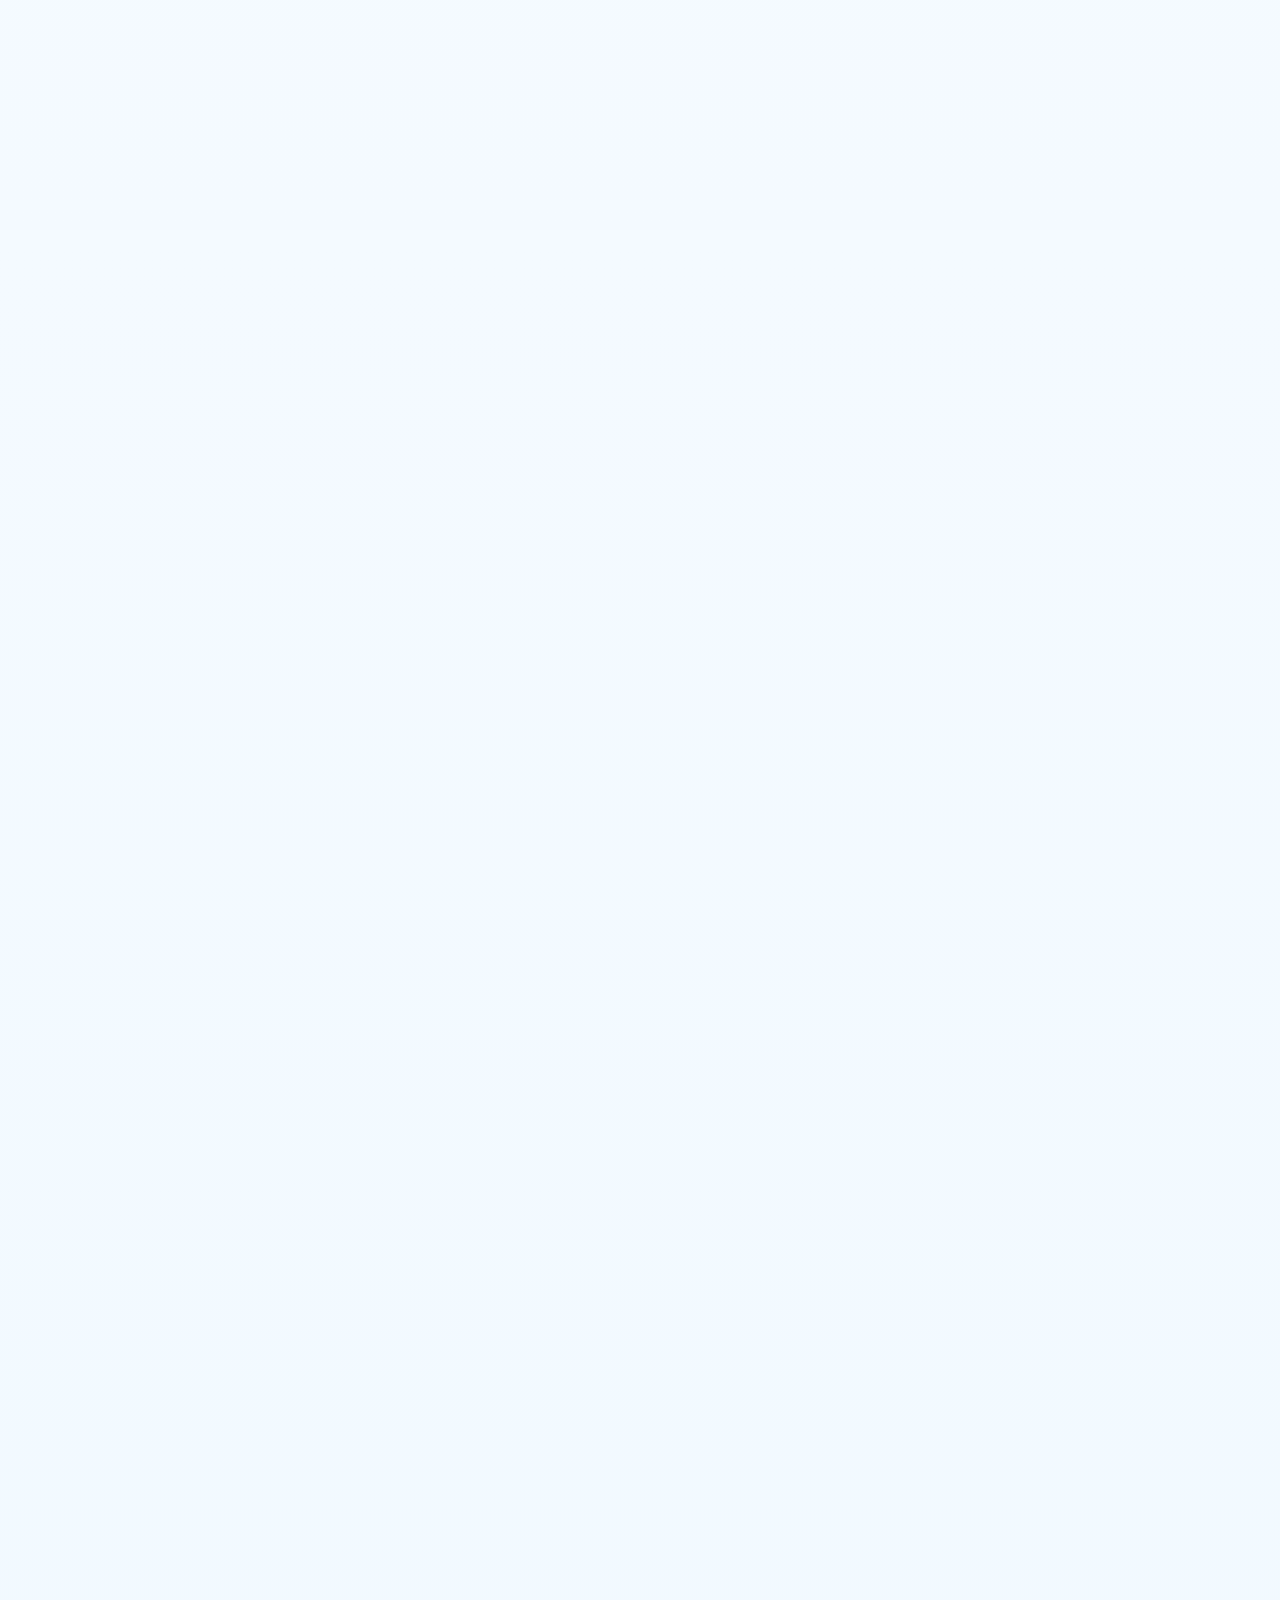
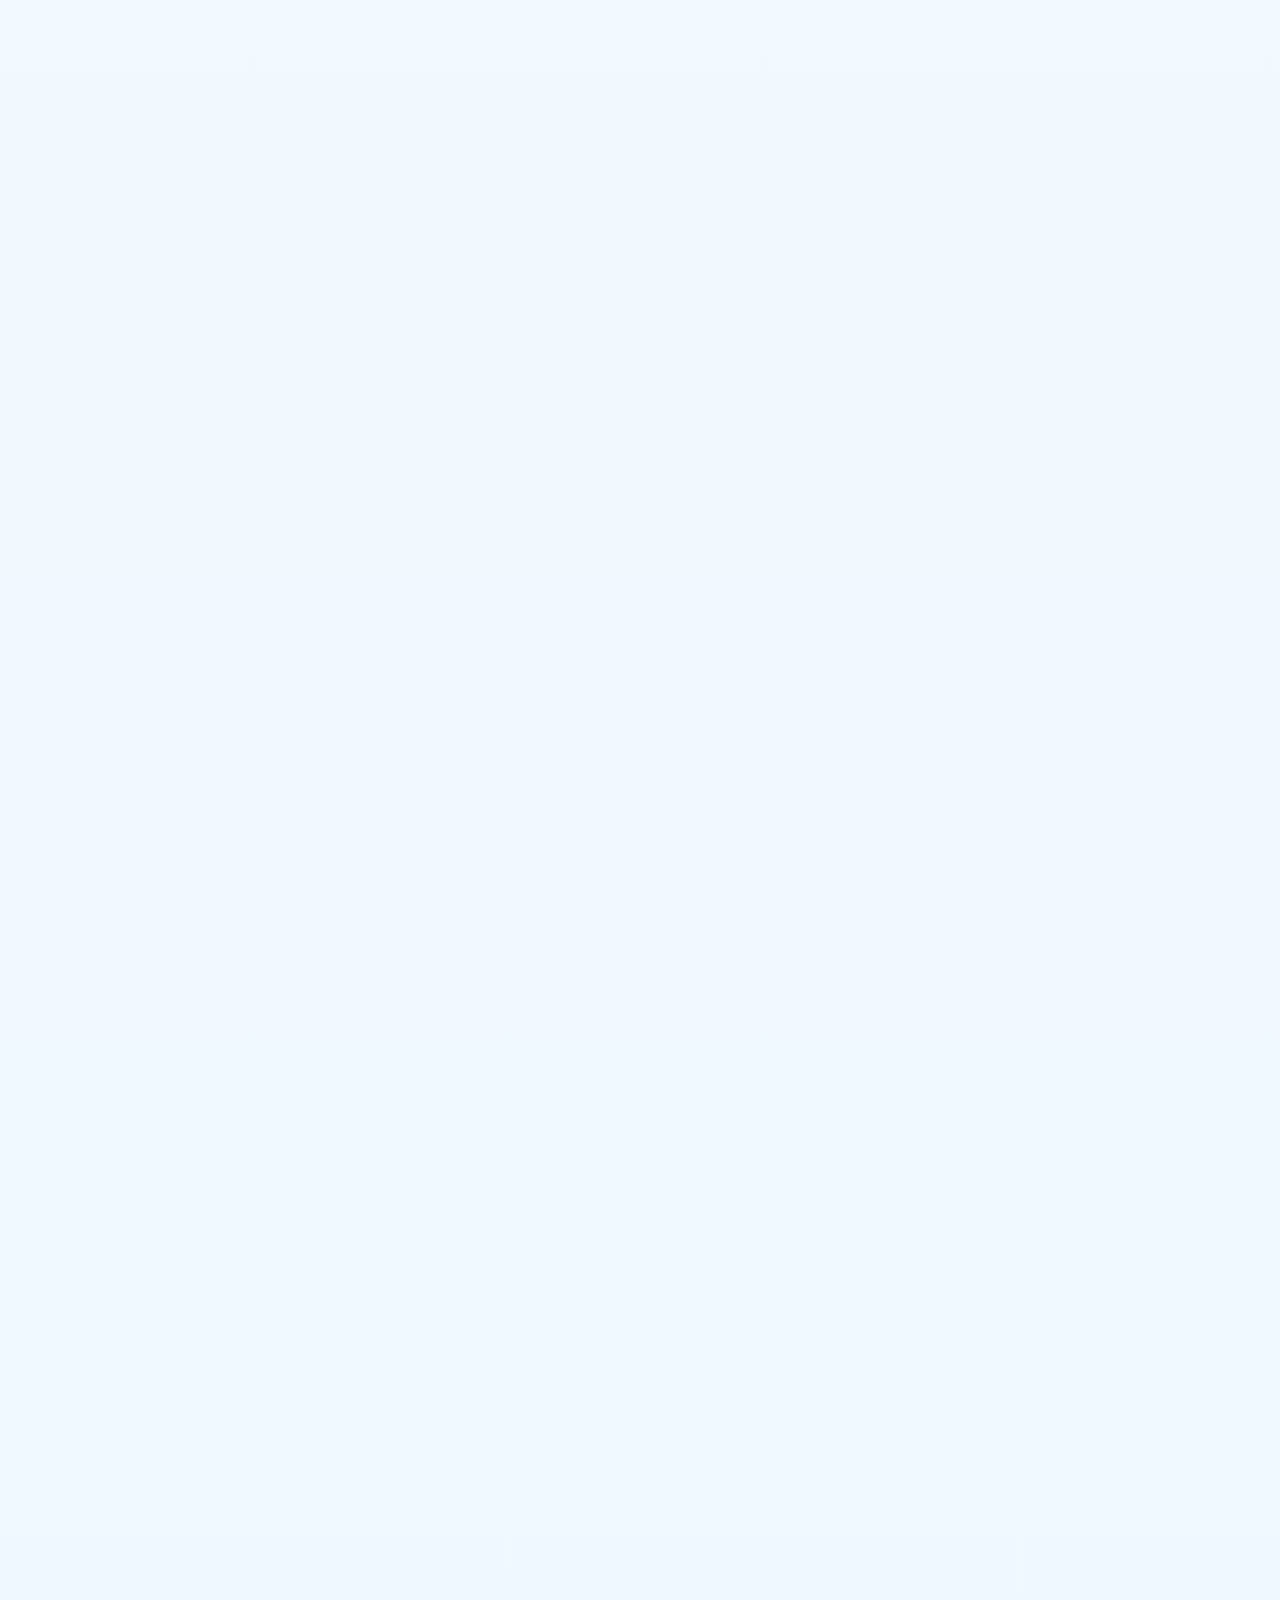
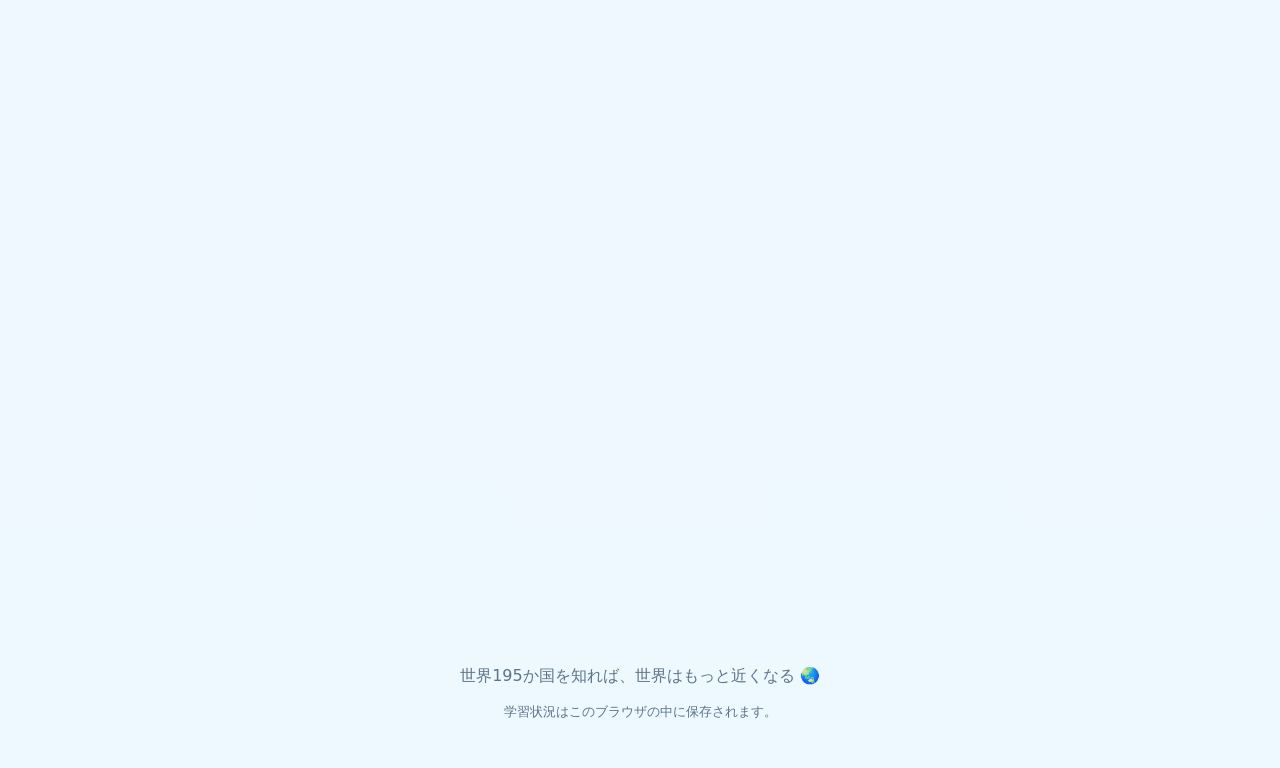
==== commit b9df396c: "Build responsive animated country course pages" ====
--- a/index.html
+++ b/index.html
@@ -2,59 +2,92 @@
 <html lang="ja">
 <head>
   <meta charset="UTF-8">
-  <meta name="viewport" content="width=device-width, initial-scale=1.0">
+  <meta name="viewport" content="width=device-width, initial-scale=1, viewport-fit=cover">
+  <meta name="description" content="世界195か国を冒険しながら学び、国の博士を目指す学習サイト">
   <title>世界博士 | 世界195か国を冒険しよう</title>
-  <style>
-    *{box-sizing:border-box}body{margin:0;font-family:"Hiragino Sans","Yu Gothic",sans-serif;background:linear-gradient(180deg,#eaf7ff,#f8fcff);color:#25364a;min-height:100vh}header{text-align:center;padding:48px 20px 26px}h1{margin:0 0 12px;font-size:clamp(40px,7vw,72px)}.subtitle{font-size:18px;color:#52677d}.progress-card{width:min(500px,90%);margin:28px auto;padding:22px;background:#fff;border-radius:20px;box-shadow:0 8px 30px rgba(43,100,150,.12)}.progress-text{font-size:20px;font-weight:bold;margin-bottom:12px}.progress-bar{height:16px;background:#e5edf5;border-radius:999px;overflow:hidden}.progress-fill{width:0;height:100%;background:linear-gradient(90deg,#38bdf8,#2563eb)}main{width:min(1200px,94%);margin:auto;padding-bottom:60px}.map-area{background:#fff;border-radius:28px;padding:36px 20px;box-shadow:0 10px 40px rgba(43,100,150,.12)}.map-area h2{text-align:center;margin-top:0}.lead{text-align:center;color:#64748b}.toolbar{display:flex;gap:12px;align-items:center;justify-content:center;flex-wrap:wrap;margin:24px auto}.search{width:min(520px,100%);padding:14px 18px;border:2px solid #dbe7f2;border-radius:14px;font-size:16px;outline:none}.search:focus{border-color:#38bdf8}.count{font-weight:bold;color:#2563eb}.countries{display:grid;grid-template-columns:repeat(auto-fit,minmax(190px,1fr));gap:14px}.country-card{padding:20px 16px;border:2px solid #e5edf5;border-radius:18px;background:#fbfdff;cursor:pointer;transition:.2s;text-align:center}.country-card:hover,.country-card:focus{transform:translateY(-4px);border-color:#38bdf8;box-shadow:0 10px 25px rgba(43,100,150,.12);outline:none}.flag{font-size:40px;line-height:1}.code{font-size:13px;color:#94a3b8;margin-top:8px}.country-name{margin-top:7px;font-size:17px;font-weight:bold;min-height:2.6em;display:grid;place-items:center}.status{margin-top:8px;color:#64748b;font-size:14px}.empty{text-align:center;color:#64748b;padding:40px;grid-column:1/-1}.modal{position:fixed;inset:0;background:rgba(15,23,42,.55);display:none;align-items:center;justify-content:center;padding:20px}.modal.open{display:flex}.modal-card{width:min(430px,100%);background:#fff;border-radius:24px;padding:30px;text-align:center;box-shadow:0 20px 60px rgba(0,0,0,.25)}.modal-flag{font-size:64px}.modal h3{font-size:26px;margin:12px 0}.modal p{color:#64748b;line-height:1.8}.close{border:0;border-radius:12px;background:#2563eb;color:#fff;padding:12px 22px;font-size:16px;cursor:pointer}footer{text-align:center;padding:30px;color:#789}@media(max-width:560px){header{padding-top:34px}.map-area{padding:28px 14px}.countries{grid-template-columns:repeat(2,minmax(0,1fr))}.country-card{padding:16px 10px}.country-name{font-size:15px}}
-  </style>
+  <link rel="stylesheet" href="css/style.css">
+  <script src="data/countries-1.js" defer></script>
+  <script src="data/countries-2.js" defer></script>
+  <script src="data/countries-3a.js" defer></script>
+  <script src="data/countries-3b.js" defer></script>
+  <script src="data/countries-4a.js" defer></script>
+  <script src="data/countries-4b.js" defer></script>
+  <script src="js/main.js" defer></script>
 </head>
 <body>
-  <header>
-    <h1>🌍 世界博士</h1>
-    <p class="subtitle">世界195か国から選んで、その国の博士になろう！</p>
-    <div class="progress-card">
-      <div class="progress-text">🎓 世界博士度：0 / 195か国</div>
-      <div class="progress-bar"><div class="progress-fill"></div></div>
+  <div class="sky-decoration" aria-hidden="true">
+    <span class="cloud cloud-one">☁</span>
+    <span class="cloud cloud-two">☁</span>
+    <span class="spark spark-one">✦</span>
+    <span class="spark spark-two">✧</span>
+  </div>
+
+  <header class="hero">
+    <div class="hero-inner reveal">
+      <div class="earth" aria-hidden="true">🌍</div>
+      <p class="eyebrow">WORLD DOCTOR PROJECT</p>
+      <h1>世界博士</h1>
+      <p class="subtitle">世界地図を冒険して、195か国すべての博士になろう。</p>
+
+      <section class="progress-card" aria-labelledby="progress-title">
+        <div class="progress-heading">
+          <h2 id="progress-title">🎓 世界博士度</h2>
+          <span id="progress-count">0 / 195か国</span>
+        </div>
+        <div class="progress-track" role="progressbar" aria-valuemin="0" aria-valuemax="195" aria-valuenow="0" aria-label="博士認定済みの国数">
+          <div id="progress-fill" class="progress-fill"></div>
+        </div>
+        <p id="progress-message" class="progress-message">最初の一か国を選んで、冒険を始めよう。</p>
+      </section>
     </div>
   </header>
-  <main>
-    <section class="map-area">
-      <h2>どの国を冒険する？</h2>
-      <p class="lead">すべての国がクリック対象です。国名で検索もできます。</p>
-      <div class="toolbar">
-        <input id="search" class="search" type="search" placeholder="国名を検索（例：日本、ナウル、サントメ）" aria-label="国名を検索">
-        <span id="count" class="count">195か国</span>
+
+  <main id="main-content" class="main-wrap">
+    <section class="explorer-panel reveal" aria-labelledby="country-heading">
+      <div class="section-heading">
+        <div>
+          <p class="eyebrow">CHOOSE YOUR DESTINATION</p>
+          <h2 id="country-heading">どの国を冒険する？</h2>
+        </div>
+        <div class="compass" aria-hidden="true">🧭</div>
       </div>
-      <div id="countries" class="countries"></div>
+
+      <div class="toolbar" aria-label="国の検索と絞り込み">
+        <label class="search-box" for="country-search">
+          <span aria-hidden="true">🔎</span>
+          <span class="sr-only">国を検索</span>
+          <input id="country-search" type="search" autocomplete="off"
+                 placeholder="日本語・英語・国コードで検索">
+        </label>
+
+        <div id="continent-filters" class="filter-group" role="group" aria-label="大陸で絞り込む">
+          <button class="filter-button is-active" type="button" data-continent="すべて" aria-pressed="true">すべて</button>
+          <button class="filter-button" type="button" data-continent="アジア" aria-pressed="false">アジア</button>
+          <button class="filter-button" type="button" data-continent="ヨーロッパ" aria-pressed="false">ヨーロッパ</button>
+          <button class="filter-button" type="button" data-continent="アフリカ" aria-pressed="false">アフリカ</button>
+          <button class="filter-button" type="button" data-continent="北アメリカ" aria-pressed="false">北アメリカ</button>
+          <button class="filter-button" type="button" data-continent="南アメリカ" aria-pressed="false">南アメリカ</button>
+          <button class="filter-button" type="button" data-continent="オセアニア" aria-pressed="false">オセアニア</button>
+        </div>
+
+        <div class="result-line" aria-live="polite">
+          <span id="result-count">195か国を表示中</span>
+          <button id="reset-filters" class="text-button" type="button">検索条件をリセット</button>
+        </div>
+      </div>
+
+      <div id="country-grid" class="country-grid" aria-live="polite"></div>
+      <div id="empty-state" class="empty-state" hidden>
+        <div aria-hidden="true">🗺️</div>
+        <h3>条件に合う国が見つかりませんでした</h3>
+        <p>国名の一部や、2文字の国コードで探してみてね。</p>
+      </div>
     </section>
   </main>
-  <footer>世界195か国を知れば、世界はもっと面白くなる 🌍</footer>
-  <div id="modal" class="modal" role="dialog" aria-modal="true" aria-labelledby="modal-title">
-    <div class="modal-card">
-      <div id="modal-flag" class="modal-flag"></div>
-      <h3 id="modal-title"></h3>
-      <p>博士コースへの入口です。次の実装で、地理・歴史・文化・暮らし・クイズを追加します。</p>
-      <button class="close" type="button" onclick="closeModal()">閉じる</button>
-    </div>
-  </div>
-  <script src="countries.js"></script>
-  <script>
-    const list=document.getElementById('countries');
-    const search=document.getElementById('search');
-    const count=document.getElementById('count');
-    const flagEmoji=code=>[...code].map(c=>String.fromCodePoint(127397+c.charCodeAt())).join('');
-    function render(query=''){
-      const q=query.trim().toLowerCase();
-      const filtered=COUNTRIES.filter(([code,name])=>name.toLowerCase().includes(q)||code.toLowerCase().includes(q));
-      count.textContent=`${filtered.length}か国`;
-      list.innerHTML=filtered.length?filtered.map(([code,name])=>`<button class="country-card" type="button" onclick="openCourse('${code}','${name.replaceAll("'","\\'")}')"><div class="flag">${flagEmoji(code)}</div><div class="code">${code}</div><div class="country-name">${name}</div><div class="status">博士を目指す →</div></button>`).join(''):'<div class="empty">該当する国が見つかりませんでした。</div>';
-    }
-    function openCourse(code,name){document.getElementById('modal-flag').textContent=flagEmoji(code);document.getElementById('modal-title').textContent=`${name}博士コース`;document.getElementById('modal').classList.add('open')}
-    function closeModal(){document.getElementById('modal').classList.remove('open')}
-    search.addEventListener('input',e=>render(e.target.value));
-    document.getElementById('modal').addEventListener('click',e=>{if(e.target.id==='modal')closeModal()});
-    document.addEventListener('keydown',e=>{if(e.key==='Escape')closeModal()});
-    render();
-  </script>
+
+  <footer class="site-footer">
+    <p>世界195か国を知れば、世界はもっと近くなる 🌏</p>
+    <p class="footer-note">学習状況はこのブラウザの中に保存されます。</p>
+  </footer>
 </body>
-</html>+</html>
--- a/css/style.css
+++ b/css/style.css
@@ -0,0 +1,176 @@
+:root {
+  --ink: #17324d;
+  --muted: #5e7489;
+  --blue: #2575e6;
+  --blue-dark: #1557b8;
+  --sky: #eaf7ff;
+  --white: #ffffff;
+  --line: #d9e9f6;
+  --gold: #f4b942;
+  --green: #28a66a;
+  --shadow: 0 18px 55px rgba(31, 92, 145, .15);
+  --radius-lg: 28px;
+  --radius-md: 19px;
+}
+* { box-sizing: border-box; }
+html { scroll-behavior: smooth; }
+body {
+  margin: 0;
+  min-width: 320px;
+  overflow-x: hidden;
+  color: var(--ink);
+  font-family: "Hiragino Sans", "Yu Gothic UI", "Yu Gothic", system-ui, sans-serif;
+  background:
+    radial-gradient(circle at 12% 12%, rgba(255,255,255,.95) 0 4%, transparent 18%),
+    linear-gradient(180deg, #dff4ff 0%, #f7fbff 46%, #eef8ff 100%);
+}
+a, button, input { font: inherit; }
+button, a { -webkit-tap-highlight-color: transparent; }
+button:focus-visible, a:focus-visible, input:focus-visible {
+  outline: 3px solid #f6b73c;
+  outline-offset: 3px;
+}
+.sr-only {
+  position: absolute; width: 1px; height: 1px; padding: 0; margin: -1px;
+  overflow: hidden; clip: rect(0,0,0,0); white-space: nowrap; border: 0;
+}
+.sky-decoration { position: fixed; inset: 0; pointer-events: none; overflow: hidden; z-index: -1; }
+.cloud { position: absolute; color: rgba(255,255,255,.72); filter: drop-shadow(0 8px 15px rgba(77,145,190,.08)); animation: drift 24s linear infinite; }
+.cloud-one { top: 7%; left: -12%; font-size: 8rem; }
+.cloud-two { top: 38%; left: -18%; font-size: 5rem; animation-duration: 31s; animation-delay: -9s; }
+.spark { position: absolute; color: rgba(38,117,230,.25); animation: twinkle 3.4s ease-in-out infinite; }
+.spark-one { top: 15%; right: 12%; font-size: 2rem; }
+.spark-two { top: 54%; left: 8%; font-size: 1.5rem; animation-delay: -1.2s; }
+
+.hero { text-align: center; padding: calc(42px + env(safe-area-inset-top)) 16px 30px; }
+.hero-inner { width: min(760px, 100%); margin: 0 auto; }
+.earth { display: inline-block; font-size: clamp(72px, 15vw, 120px); animation: floatEarth 5s ease-in-out infinite; filter: drop-shadow(0 20px 24px rgba(31,92,145,.18)); }
+.eyebrow { margin: 12px 0 7px; color: var(--blue-dark); font-size: .77rem; font-weight: 800; letter-spacing: .15em; }
+h1 { margin: 0; font-size: clamp(2.65rem, 9vw, 5.25rem); line-height: 1.05; letter-spacing: -.04em; animation: titleIn .8s both cubic-bezier(.2,.8,.2,1); }
+.subtitle { margin: 16px auto 0; max-width: 620px; color: var(--muted); font-size: clamp(1rem, 3.5vw, 1.2rem); line-height: 1.8; }
+.progress-card {
+  width: min(580px, 100%);
+  margin: 28px auto 0;
+  padding: clamp(18px, 4vw, 26px);
+  text-align: left;
+  background: rgba(255,255,255,.9);
+  border: 1px solid rgba(255,255,255,.95);
+  border-radius: 22px;
+  box-shadow: var(--shadow);
+  backdrop-filter: blur(12px);
+}
+.progress-heading { display: flex; align-items: center; justify-content: space-between; gap: 16px; }
+.progress-heading h2 { margin: 0; font-size: clamp(1rem, 4vw, 1.2rem); }
+#progress-count { color: var(--blue-dark); font-weight: 800; white-space: nowrap; }
+.progress-track { height: 15px; margin-top: 15px; overflow: hidden; background: #dfebf5; border-radius: 999px; }
+.progress-fill {
+  width: 0; height: 100%; border-radius: inherit;
+  background: linear-gradient(90deg, #31c48d, #2e86ef, #f4b942);
+  box-shadow: 0 0 18px rgba(46,134,239,.38);
+  transition: width 1s cubic-bezier(.2,.8,.2,1);
+}
+.progress-message { margin: 12px 0 0; color: var(--muted); font-size: .9rem; }
+
+.main-wrap { width: min(1240px, calc(100% - 24px)); margin: 0 auto; padding: 10px 0 64px; }
+.explorer-panel {
+  padding: clamp(20px, 5vw, 42px);
+  background: rgba(255,255,255,.95);
+  border: 1px solid rgba(216,234,247,.9);
+  border-radius: var(--radius-lg);
+  box-shadow: var(--shadow);
+}
+.section-heading { display: flex; align-items: center; justify-content: space-between; gap: 18px; }
+.section-heading h2 { margin: 0; font-size: clamp(1.55rem, 5vw, 2.4rem); }
+.compass { font-size: clamp(2.2rem, 7vw, 4rem); animation: compassTurn 8s ease-in-out infinite; }
+.toolbar { margin-top: 26px; }
+.search-box {
+  display: flex; align-items: center; gap: 10px; width: min(620px, 100%);
+  min-height: 52px; margin: 0 auto; padding: 0 16px;
+  background: #f8fcff; border: 2px solid var(--line); border-radius: 16px;
+  transition: border-color .2s, box-shadow .2s, transform .2s;
+}
+.search-box:focus-within { border-color: #65a9f5; box-shadow: 0 0 0 5px rgba(37,117,230,.09); transform: translateY(-1px); }
+.search-box input { width: 100%; min-width: 0; border: 0; outline: 0; color: var(--ink); background: transparent; }
+.filter-group { display: flex; gap: 8px; margin-top: 18px; padding: 4px 0 8px; overflow-x: auto; scrollbar-width: thin; }
+.filter-button {
+  flex: 0 0 auto; min-height: 44px; padding: 10px 15px; color: var(--muted);
+  background: #f4f8fb; border: 1px solid #dce8f1; border-radius: 999px; cursor: pointer;
+  transition: transform .18s, background .18s, color .18s, box-shadow .18s;
+}
+.filter-button:hover { transform: translateY(-2px); }
+.filter-button.is-active { color: #fff; background: var(--blue); border-color: var(--blue); box-shadow: 0 8px 20px rgba(37,117,230,.24); }
+.result-line { display: flex; align-items: center; justify-content: space-between; gap: 10px; margin: 14px 0 20px; color: var(--muted); font-size: .92rem; }
+.text-button { min-height: 44px; color: var(--blue-dark); background: transparent; border: 0; font-weight: 700; cursor: pointer; }
+
+.country-grid { display: grid; grid-template-columns: repeat(auto-fit, minmax(min(100%, 190px), 1fr)); gap: 14px; }
+.country-card {
+  position: relative; display: flex; min-height: 170px; flex-direction: column; align-items: center; justify-content: center;
+  padding: 18px 13px; overflow: hidden; text-align: center; color: inherit; text-decoration: none;
+  background: linear-gradient(145deg, #fff, #f5fbff); border: 2px solid #e0edf6; border-radius: var(--radius-md);
+  box-shadow: 0 7px 20px rgba(35,87,130,.07);
+  transition: transform .22s ease, border-color .22s, box-shadow .22s;
+  animation: cardIn .5s both;
+}
+.country-card::before {
+  content: ""; position: absolute; width: 90px; height: 90px; top: -55px; right: -45px;
+  background: radial-gradient(circle, rgba(56,189,248,.2), transparent 68%); transition: transform .25s;
+}
+.country-card:hover { transform: translateY(-7px) rotate(.3deg); border-color: #6bb7f2; box-shadow: 0 18px 34px rgba(37,117,230,.16); }
+.country-card:hover::before { transform: scale(1.5); }
+.country-card:active { transform: translateY(-2px) scale(.98); }
+.country-card[data-state="completed"] {
+  border-color: #f4c75d; background: linear-gradient(145deg, #fffdf4, #fff3c7);
+  box-shadow: 0 10px 26px rgba(229,166,34,.18);
+}
+.country-card[data-state="completed"]::after {
+  content: "★"; position: absolute; top: 9px; right: 12px; color: #d89913; animation: twinkle 2s infinite;
+}
+.country-card[data-state="learning"] { border-color: #65a9f5; background: linear-gradient(145deg, #fff, #eaf5ff); }
+.flag-stack { display: grid; place-items: center; min-height: 48px; }
+.flag-emoji { font-size: 2.45rem; line-height: 1; }
+.flag-code {
+  display: inline-grid; min-width: 44px; min-height: 28px; place-items: center; margin-top: 7px;
+  color: #fff; background: #275d8d; border-radius: 7px; font-size: .73rem; font-weight: 900; letter-spacing: .08em;
+}
+.country-name { display: grid; min-height: 2.75em; place-items: center; margin-top: 10px; font-size: .98rem; font-weight: 800; line-height: 1.38; overfow-wrap: anywhere; }
+.country-en { margin-top: 3px; color: var(--muted); font-size: .76rem; line-height: 1.35; }
+.status-badge { margin-top: 10px; padding: 5px 9px; border-radius: 999px; color: #45647f; background: #eaf4fb; font-size: .72rem; font-weight: 700; }
+.country-card[data-state="completed"] .status-badge { color: #725009; background: #ffe8a8; }
+.country-card[data-state="learning"] .status-badge { color: #1557b8; background: #dcebff; }
+.empty-state { padding: 48px 16px; text-align: center; color: var(--muted); }
+.empty-state div { font-size: 4rem; }
+.empty-state h3 { color: var(--ink); }
+
+.site-footer { padding: 10px 18px calc(34px + env(safe-area-inset-bottom)); text-align: center; color: var(--muted); }
+.footer-note { font-size: .82rem; }
+
+.reveal { opacity: 0; transform: translateY(24px); transition: opacity .7s ease, transform .7s ease; }
+.reveal.is-visible { opacity: 1; transform: none; }
+.page-leaving { animation: pageLeave .24s both; }
+
+@keyframes titleIn { from { opacity: 0; transform: translateY(20px) scale(.96); } }
+@keyframes floatEarth { 0%,100% { transform: translateY(0) rotate(-2deg); } 50% { transform: translateY(-12px) rotate(2deg); } }
+@keyframes compassTurn { 0%,100% { transform: rotate(-4deg); } 50% { transform: rotate(8deg); } }
+@keyframes drift { from { transform: translateX(0); } to { transform: translateX(130vw); } }
+@keyframes twinkle { 0%,100% { opacity: .35; transform: scale(.85) rotate(0); } 50% { opacity: 1; transform: scale(1.15) rotate(12deg); } }
+@keyframes cardIn { from { opacity: 0; transform: translateY(16px) scale(.97); } }
+@keyframes pageLeave { to { opacity: 0; transform: scale(.99); } }
+
+@media (max-width: 560px) {
+  .main-wrap { width: min(100% - 16px, 1240px); }
+  .hero { padding-left: 12px; padding-right: 12px; }
+  .explorer-panel { border-radius: 22px; }
+  .country-grid { grid-template-columns: repeat(2, minmax(0, 1fr)); gap: 10px; }
+  .country-card { min-height: 158px; padding: 15px 8px; }
+  .country-name { font-size: .88rem; }
+  .country-en { font-size: .66rem; }
+  .result-line { align-items: flex-start; flex-direction: column; }
+}
+@media (min-width: 760px) {
+  .filter-group { justify-content: center; flex-wrap: wrap; overflow: visible; }
+}
+@media (prefers-reduced-motion: reduce) {
+  html { scroll-behavior: auto; }
+  *, *::before, *::after { animation-duration: .001ms !important; animation-iteration-count: 1 !important; transition-duration: .001ms !important; }
+  .reveal { opacity: 1; transform: none; }
+}
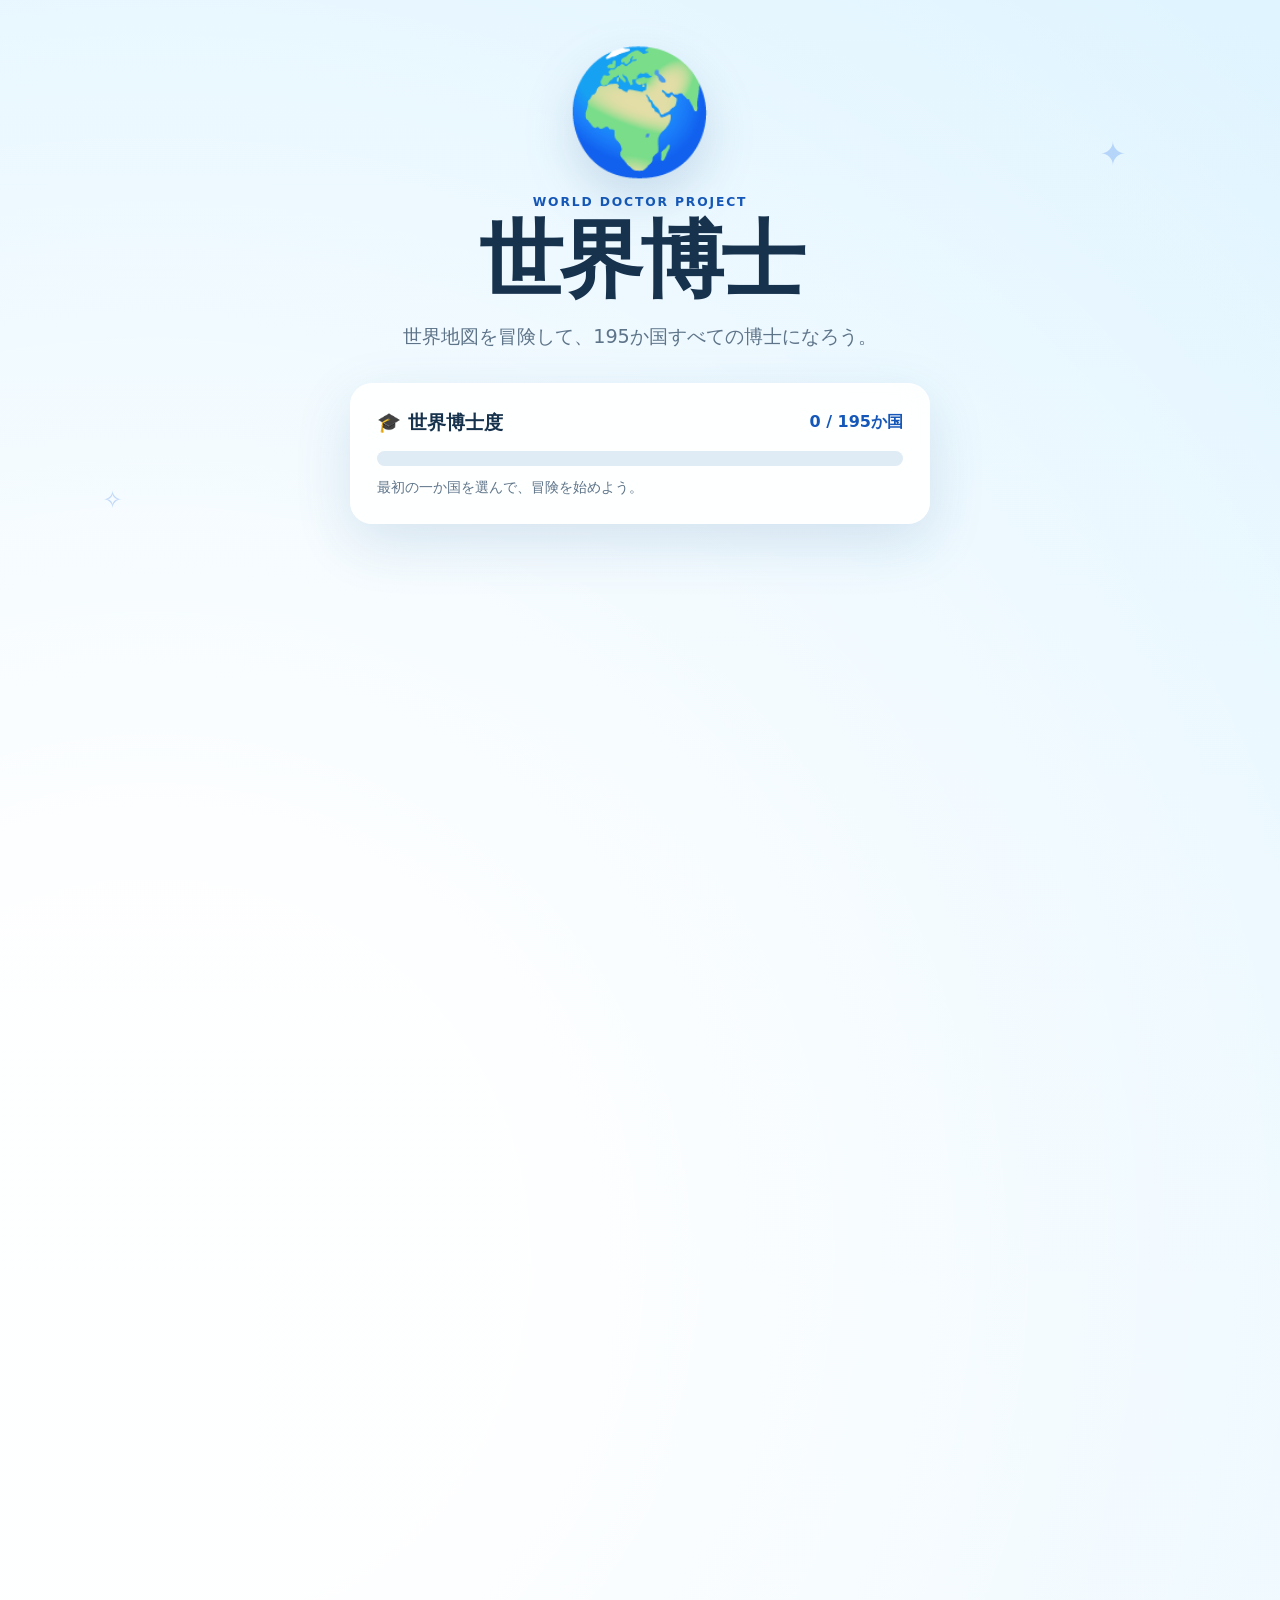
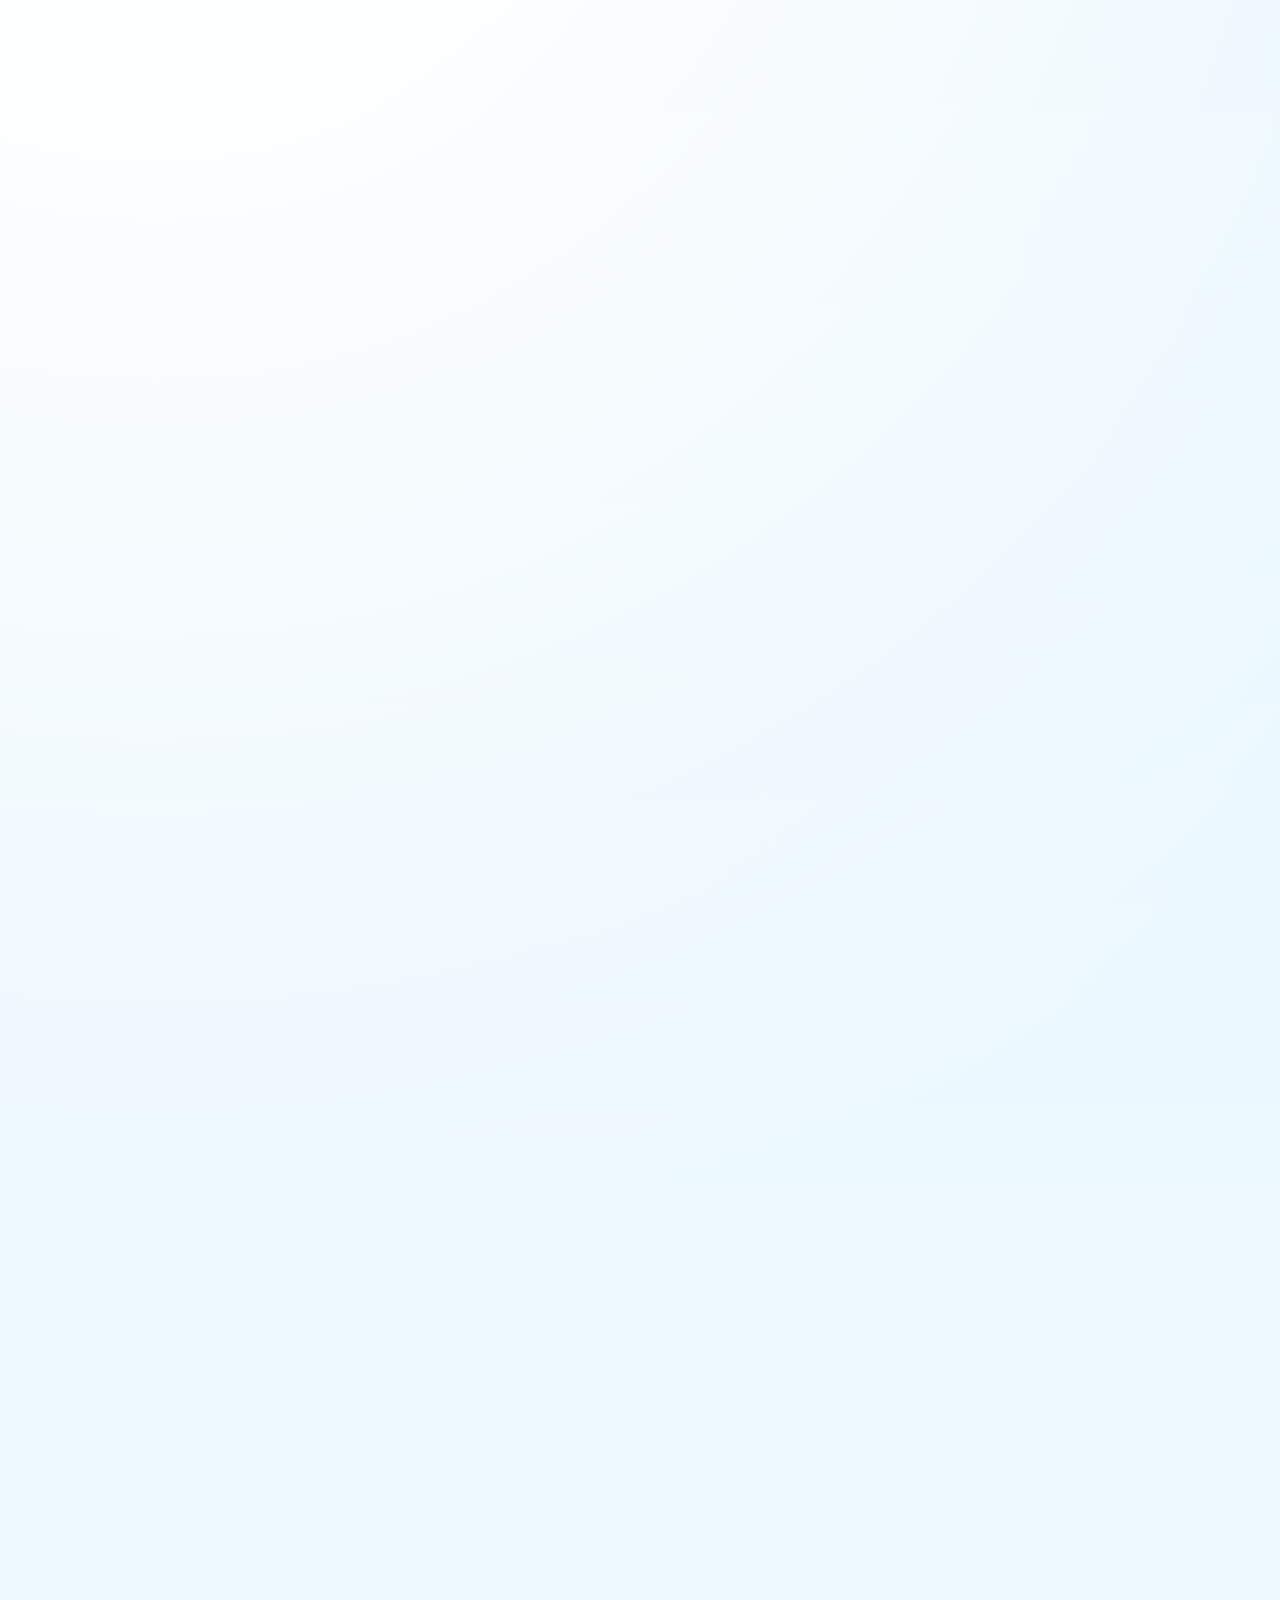
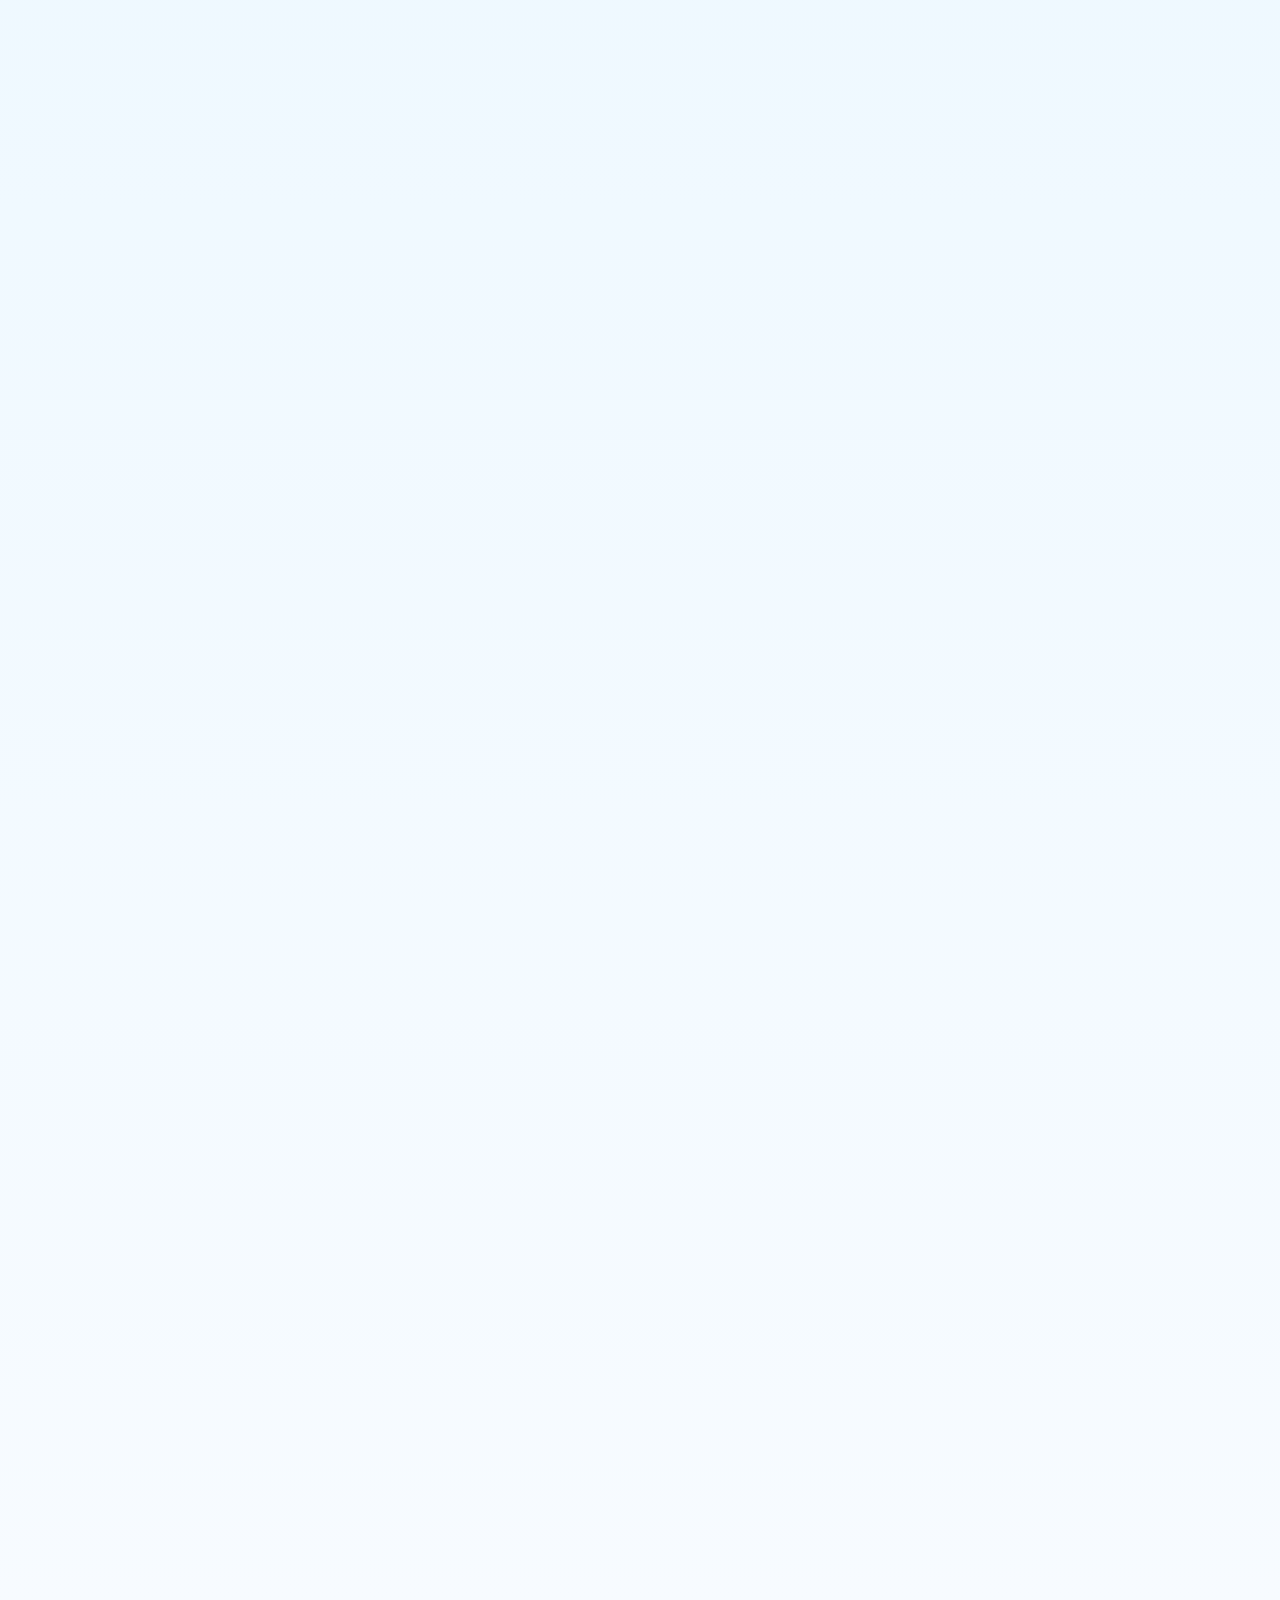
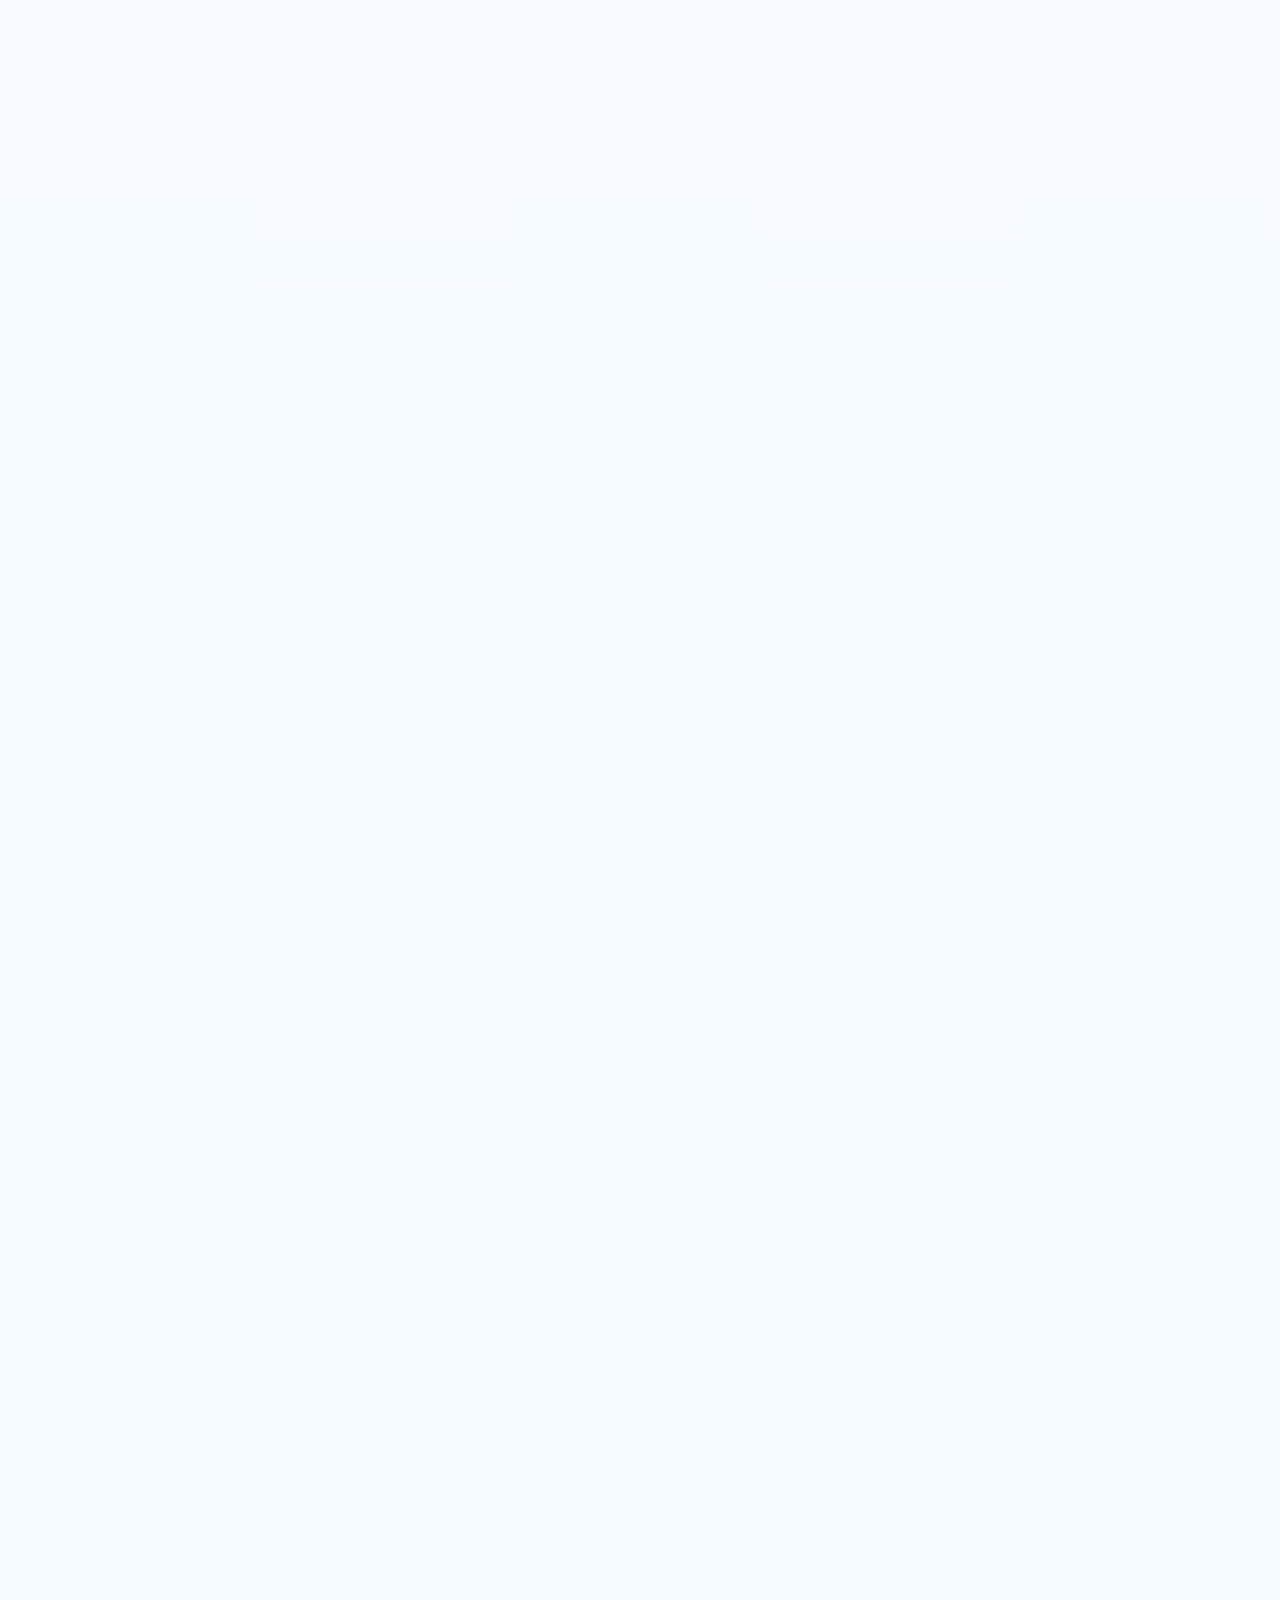
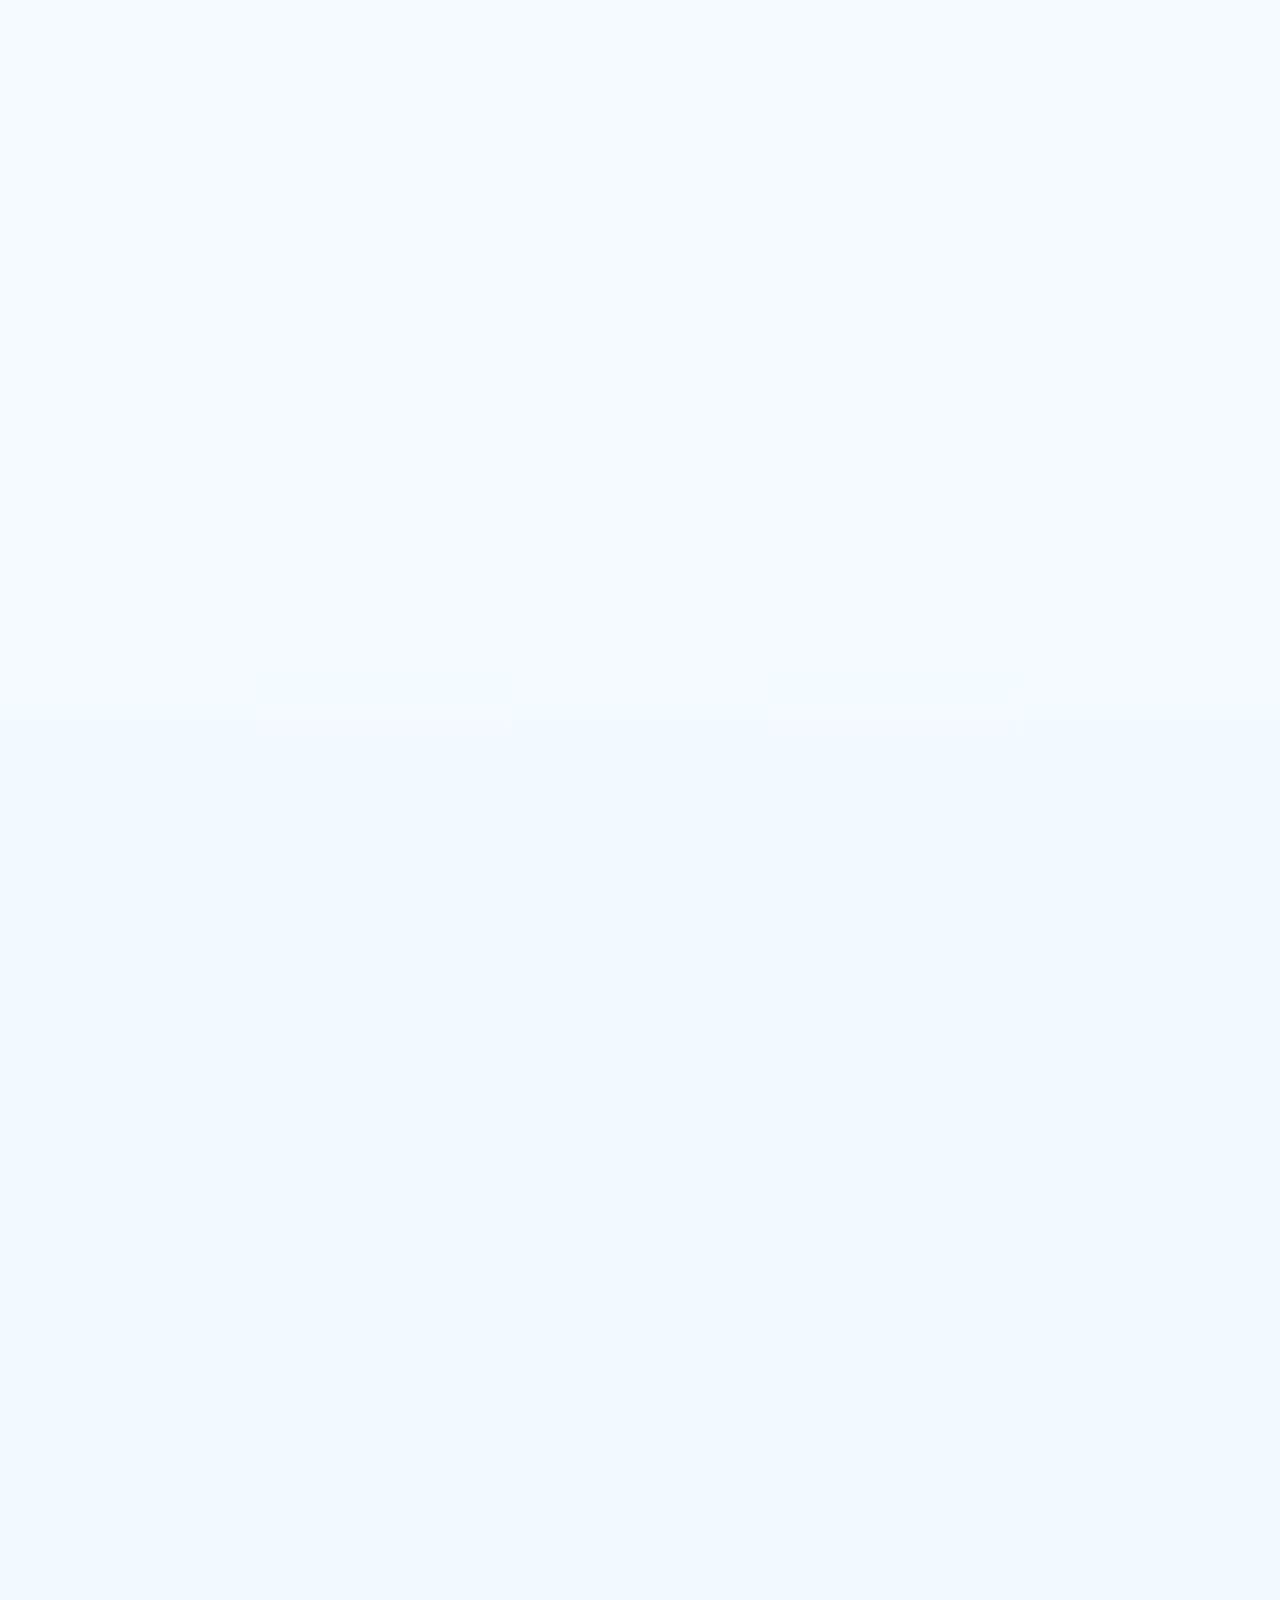
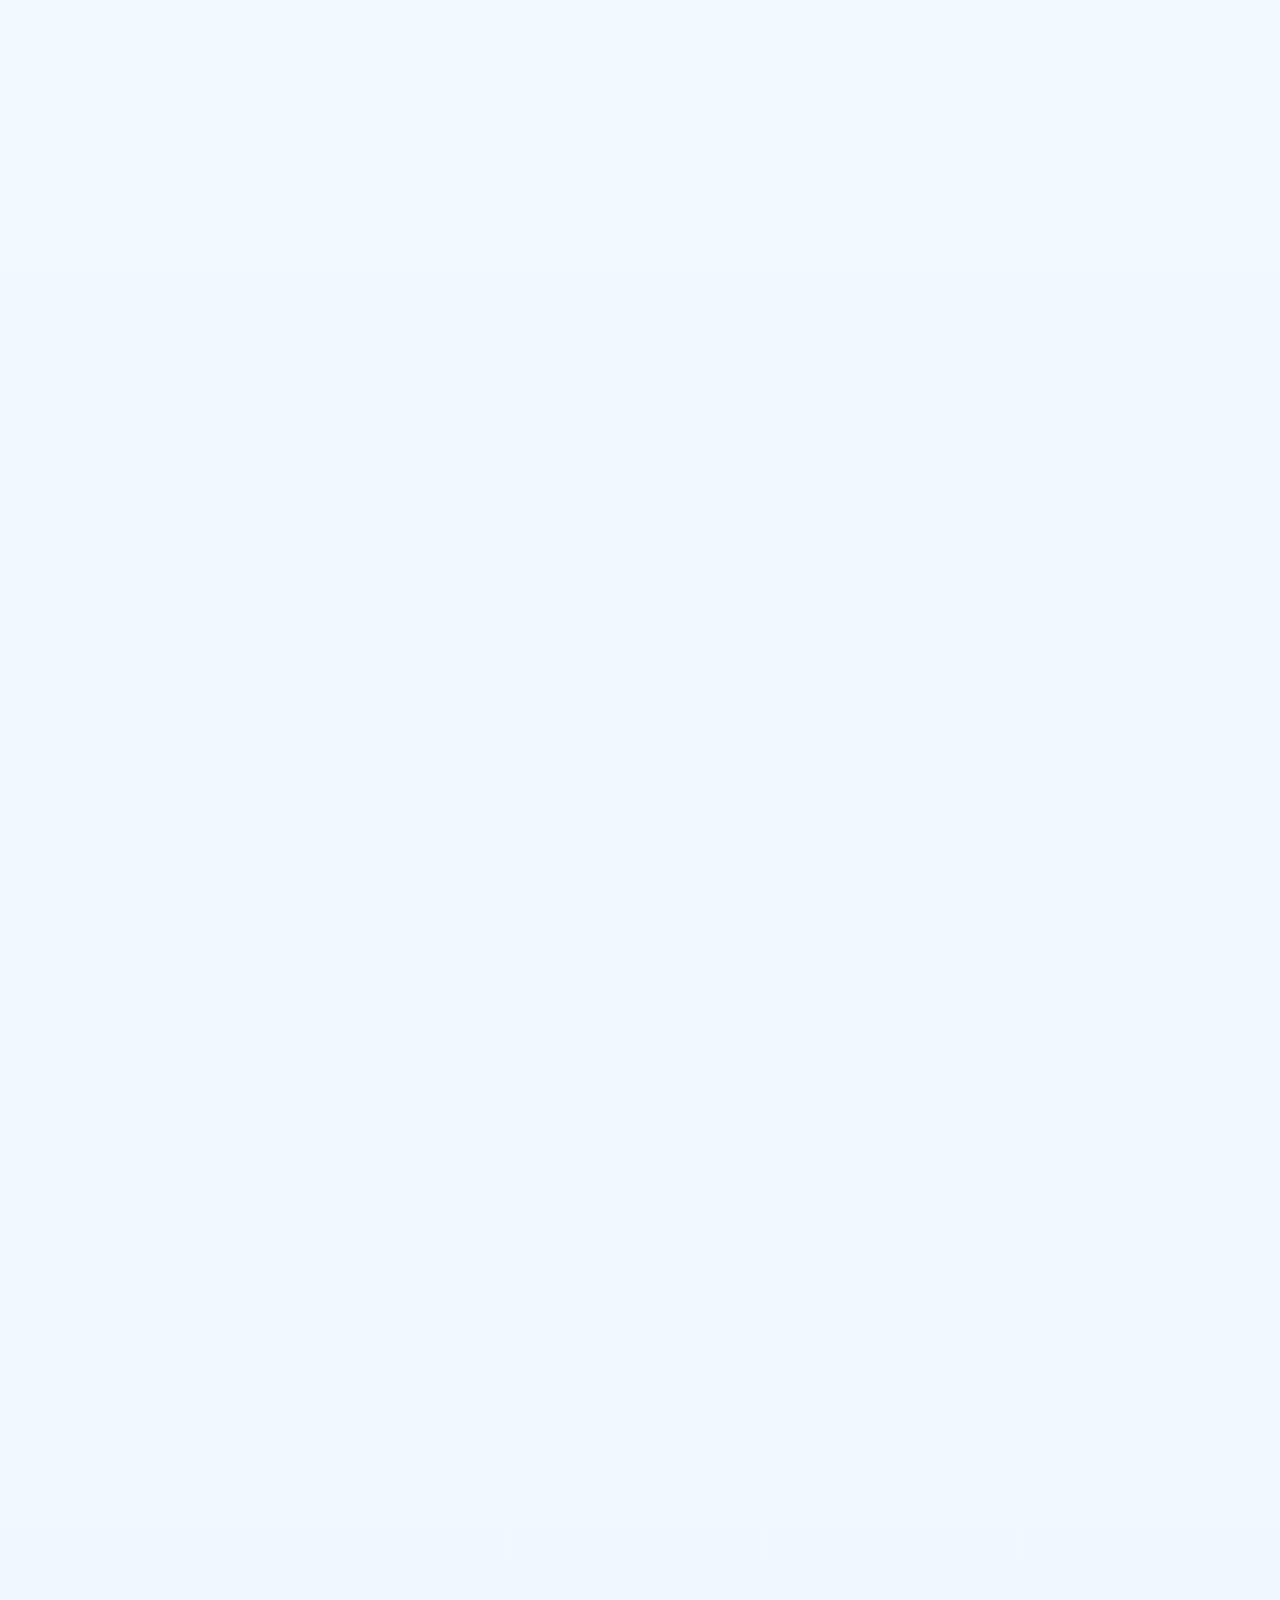
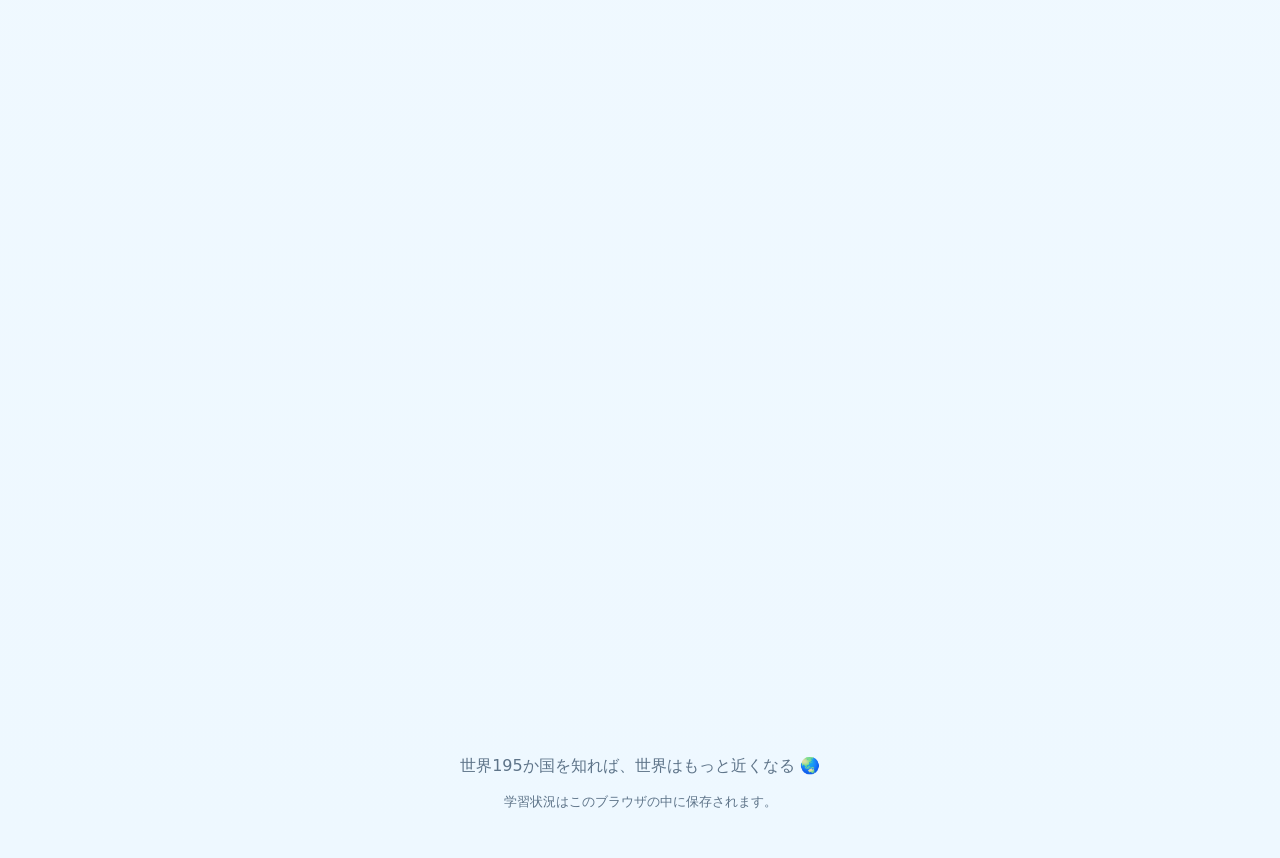
==== commit 42b137b3: "Refresh country explorer UI and search guidance" ====
--- a/index.html
+++ b/index.html
@@ -4,15 +4,16 @@
   <meta charset="UTF-8">
   <meta name="viewport" content="width=device-width, initial-scale=1, viewport-fit=cover">
   <meta name="description" content="世界195か国を冒険しながら学び、国の博士を目指す学習サイト">
+  <meta name="theme-color" content="#eaf7ff">
   <title>世界博士 | 世界195か国を冒険しよう</title>
-  <link rel="stylesheet" href="css/style.css">
+  <link rel="stylesheet" href="css/style.css?v=20260711-flags-search-ui-1">
   <script src="data/countries-1.js" defer></script>
   <script src="data/countries-2.js" defer></script>
   <script src="data/countries-3a.js" defer></script>
   <script src="data/countries-3b.js" defer></script>
   <script src="data/countries-4a.js" defer></script>
   <script src="data/countries-4b.js" defer></script>
-  <script src="js/main.js" defer></script>
+  <script src="js/main.js?v=20260711-flags-search-ui-1" defer></script>
 </head>
 <body>
   <div class="sky-decoration" aria-hidden="true">
@@ -48,17 +49,20 @@
         <div>
           <p class="eyebrow">CHOOSE YOUR DESTINATION</p>
           <h2 id="country-heading">どの国を冒険する？</h2>
+          <p class="section-lead">国旗を眺めながら、気になる国を選んでみよう。</p>
         </div>
         <div class="compass" aria-hidden="true">🧭</div>
       </div>
 
       <div class="toolbar" aria-label="国の検索と絞り込み">
         <label class="search-box" for="country-search">
-          <span aria-hidden="true">🔎</span>
+          <span class="search-icon" aria-hidden="true">🔎</span>
           <span class="sr-only">国を検索</span>
-          <input id="country-search" type="search" autocomplete="off"
-                 placeholder="日本語・英語・国コードで検索">
+          <input id="country-search" type="search" autocomplete="off" inputmode="search" spellcheck="false"
+                 placeholder="国名（ひらがな・カタカナ・英語）や国コードで検索">
+          <kbd aria-hidden="true">⌘ K</kbd>
         </label>
+        <p class="search-help">例：あふがにすたん、アメリカ、Japan、JP</p>
 
         <div id="continent-filters" class="filter-group" role="group" aria-label="大陸で絞り込む">
           <button class="filter-button is-active" type="button" data-continent="すべて" aria-pressed="true">すべて</button>
@@ -80,7 +84,7 @@
       <div id="empty-state" class="empty-state" hidden>
         <div aria-hidden="true">🗺️</div>
         <h3>条件に合う国が見つかりませんでした</h3>
-        <p>国名の一部や、2文字の国コードで探してみてね。</p>
+        <p>ひらがな・カタカナ・英語名や、2文字の国コードで探してみてね。</p>
       </div>
     </section>
   </main>
@@ -90,4 +94,4 @@
     <p class="footer-note">学習状況はこのブラウザの中に保存されます。</p>
   </footer>
 </body>
-</html>
+</html>
